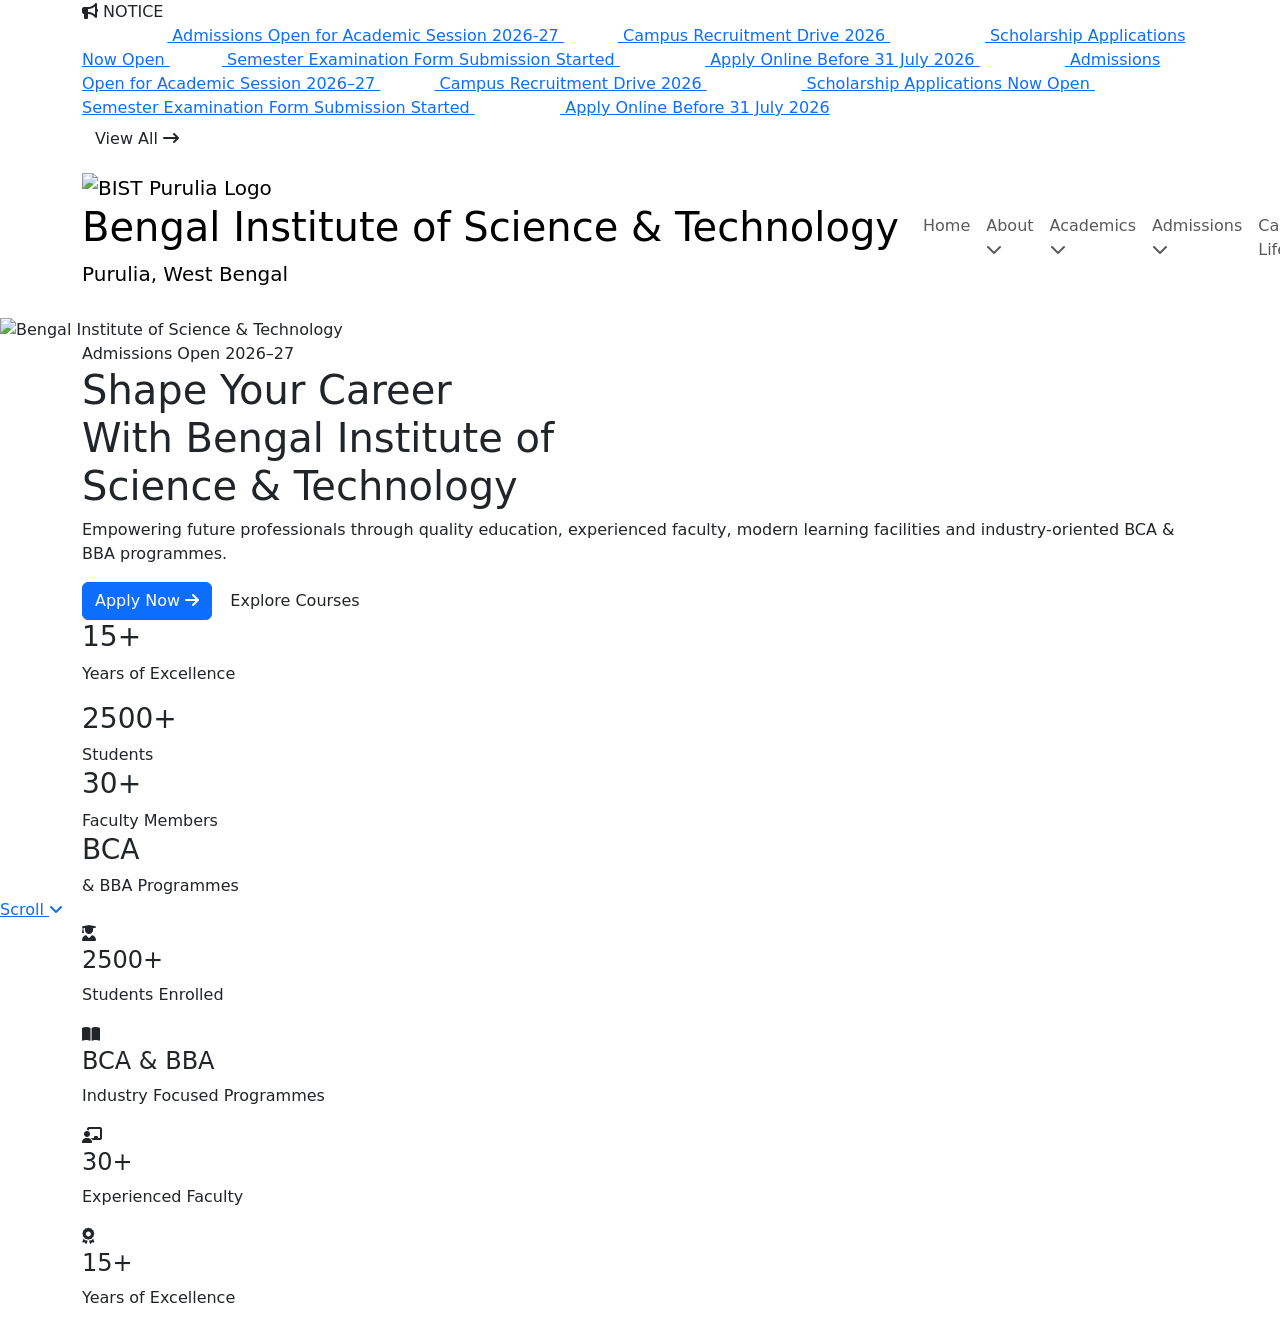
==== index.html @ b36089b5 "Updated the landing page" ====
<!DOCTYPE html>
<html lang="en">
<head>
    <meta charset="UTF-8">
    <meta name="viewport" content="width=device-width, initial-scale=1.0">
    
    <title>BIST Purulia</title>

    <!-- Bootstrap -->
    <link
    href="https://cdn.jsdelivr.net/npm/bootstrap@5.3.7/dist/css/bootstrap.min.css"
    rel="stylesheet">

    <!-- Google Fonts -->
    <link rel="preconnect" href="https://fonts.googleapis.com">
    <link rel="preconnect" href="https://fonts.gstatic.com" crossorigin>

    <link
    href="https://fonts.googleapis.com/css2?family=Inter:wght@400;500;600&family=Poppins:wght@400;500;600;700;800&display=swap"
    rel="stylesheet">

    <!-- Font Awesome -->
    <link
    rel="stylesheet"
    href="https://cdnjs.cloudflare.com/ajax/libs/font-awesome/6.7.2/css/all.min.css">

    <!--  CSS -->
    <link rel="stylesheet" href="assets/css/style.css">
</head>

<body>
    <!-- =====================
             HEADER
    ======================== -->
    <header>

            <!-- NOTICE BAR -->
        
        <section class="notice-bar">
            <div class="container">
                <div class="notice-bar-wrapper">
                    
                    <!-- Notice Label -->

                    <div class="notice-label">
                        <i class="fa-solid fa-bullhorn"></i>
                        <span>NOTICE</span>
                    </div>

                    <!-- LIVE IMPORTANT NOTICE TICKER -->
               
                    <div class="notice-wrapper">
                        <div class="notice-track">
                            
                            <!-- Original Notices -->            

                            <a href="#" class="notice-item">
                                <span class="badge badge-admission">Admission</span>
                                 Admissions Open for Academic Session 2026-27
                            </a>

                            <a href="#" class="notice-item">
                                <span class="badge badge-event">Event</span>
                                Campus Recruitment Drive 2026
                            </a>

                            <a href="#" class="notice-item">
                                <span class="badge badge-scholarship">Scholarship</span>
                                Scholarship Applications Now Open
                            </a>

                            <a href="#" class="notice-item">
                                <span class="badge badge-exam">Exam</span>
                                Semester Examination Form Submission Started
                            </a>

                            <a href="#" class="notice-item">
                                <span class="badge badge-admission">Admission</span>
                                Apply Online Before 31 July 2026
                            </a>

    
                            <!-- Duplicate Notices -->
       
                            <a href="#" class="notice-item" aria-hidden="true">
                                <span class="badge badge-admission">Admission</span>
                                Admissions Open for Academic Session 2026–27
                            </a>

                            <a href="#" class="notice-item" aria-hidden="true">
                                <span class="badge badge-event">Event</span>
                                Campus Recruitment Drive 2026
                            </a>

                            <a href="#" class="notice-item" aria-hidden="true">
                                <span class="badge badge-scholarship">Scholarship</span>
                                Scholarship Applications Now Open
                            </a>

                            <a href="#" class="notice-item" aria-hidden="true">
                                <span class="badge badge-exam">Exam</span>
                                Semester Examination Form Submission Started
                            </a>

                            <a href="#" class="notice-item" aria-hidden="true">
                                <span class="badge badge-admission">Admission</span>
                                Apply Online Before 31 July 2026
                            </a>
                        </div>
                    </div>

                    <!-- Notice Action -->
                    
                    <div class="notice-action">
                        <a href="notices.html" class="btn btn-notice">
                            View All
                            <i class="fa-solid fa-arrow-right-long"></i>
                        </a>
                    </div>
                </div>
            </div>
        </section>


        <!-- MAIN NAVIGATION -->
        
        <nav class="navbar navbar-expand-xl">
            <div class="container">

                <!-- College Logo -->
            
                <a class="navbar-brand" href="index.html">
                    <img
                        src="assets/images/bistlogo.png"
                        alt="BIST Purulia Logo"
                    class="logo">

                    <div class="logo-content">
                        <h1 class="college-name">
                            <span>Bengal Institute</span>
                            <span>of Science &amp; Technology</span>
                        </h1>
                        <p class="college-location">
                            Purulia, West Bengal
                        </p>
                    </div>
                </a>

                <!-- Mobile Toggle Button -->

                <button
                    class="navbar-toggler"
                    type="button"
                    data-bs-toggle="collapse"
                    data-bs-target="#mainNavbar"
                    aria-controls="mainNavbar"
                    aria-expanded="false"
                    aria-label="Toggle navigation">
                    <i class="fa-solid fa-bars"></i>
                </button>

                    <!-- Navigation Menu -->
               
                <div
                    class="collapse navbar-collapse"
                    id="mainNavbar">

                    <ul class="navbar-nav mx-auto">
                        
                        <!-- Home -->

                        <li class="nav-item">
                            <a class="nav-link current-page" href="index.html">
                                Home
                            </a>
                        </li>

                        <!-- About -->

                        <li class="nav-item dropdown">
                            <a href="#" class="nav-link">
                                About
                                <i class="fa-solid fa-chevron-down nav-arrow"></i>
                            </a>
                            <ul class="dropdown-menu">
                                <li>
                                    <a class="dropdown-item" href="about.html">
                                        About BIST
                                    </a>
                                </li>

                                <li>
                                    <a class="dropdown-item" href="leadership.html">
                                        Leadership & Vision
                                    </a>
                                </li>

                                <li>
                                    <a class="dropdown-item" href="vision.html">
                                        Vision & Mission
                                    </a>
                                </li>

                                <li>
                                    <a class="dropdown-item" href="infrastructure.html">
                                        Infrastructure
                                    </a>
                                </li>

                            </ul>

                        </li>

                        <!-- Academics -->

                        <li class="nav-item dropdown">
                            <a href="#" class="nav-link">
                                Academics
                                <i class="fa-solid fa-chevron-down nav-arrow"></i>
                            </a>
                    
                            <ul class="dropdown-menu">
                                <li>
                                    <a class="dropdown-item" href="bca.html">
                                        Bachelor of Computer Applications (BCA)
                                    </a>
                                </li>
                                
                                <li>
                                    <a class="dropdown-item" href="bba.html">
                                        Bachelor of Business Administration (BBA)
                                    </a>
                                </li>
                                
                                <li>
                                    <a class="dropdown-item" href="academic-calendar.html">
                                        Academic Calendar
                                    </a>
                                </li>

                                <li>
                                    <a class="dropdown-item" href="syllabus.html">
                                        Syllabus
                                    </a>
                                </li>
                            </ul>
                        </li>

                        <!-- Admissions -->

                        <li class="nav-item dropdown">
                            <a href="#" class="nav-link">
                                Admissions
                                <i class="fa-solid fa-chevron-down nav-arrow"></i>
                            </a>
                    
                            <ul class="dropdown-menu">
                                <li>
                                <a class="dropdown-item" href="admission-process.html">
                                    Admission Process
                                </a>
                                </li>

                                <li>
                                    <a class="dropdown-item" href="eligibility.html">
                                        Eligibility Criteria
                                    </a>
                                </li>

                                <li>
                                    <a class="dropdown-item" href="fee-structure.html">
                                        Fee Structure
                                    </a>
                                </li>

                                <li>
                                    <a class="dropdown-item" href="scholarship.html">
                                        Scholarships
                                    </a>
                                </li>

                                <li>
                                    <a class="dropdown-item" href="apply.html">
                                        Apply Online
                                    </a>
                                </li>

                            </ul>

                        </li>

                        <!-- Campus Life -->

                        <li class="nav-item dropdown">
                            <a
                                class="nav-link"
                                href="#">
                                Campus Life
                                <i class="fa-solid fa-chevron-down nav-arrow"></i>
                            </a>
                            <ul class="dropdown-menu">
                                <li>
                                    <a class="dropdown-item" href="events.html">
                                        Events
                                    </a>
                                </li>
                                
                                <li>
                                    <a class="dropdown-item" href="library.html">
                                        Library
                                    </a>
                                </li>

                                <li>
                                    <a class="dropdown-item" href="laboratory.html">
                                        Laboratories
                                    </a>
                                </li>

                                <li>
                                    <a class="dropdown-item" href="sports.html">
                                        Sports
                                    </a>
                                </li>
                            </ul>
                        </li>

                        <!-- Gallery -->

                        <li class="nav-item">
                            <a class="nav-link" href="gallery.html">
                                Gallery
                            </a>
                        </li>

                        <!-- Contact -->

                        <li class="nav-item">
                            <a class="nav-link" href="contact.html">
                                Contact
                            </a>
                        </li>

                    </ul>

                    <!-- ==========================
                        Apply Button
                    =========================== -->

                    <div class="navbar-action">
                        <a href="apply.html" class="btn btn-primary">
                            Apply Now
                            <i class="fa-solid fa-arrow-right"></i>
                        </a>
                    </div>
                </div>
            </div>
        </nav>
    
    </header>

    
    
    <!-- =====================
            MAIN
    ======================== -->
    
    <main>


        <!--==============================================================
            HERO SECTION
        ===============================================================-->

        <section class="hero">

            <!--==========================================================
                HERO BACKGROUND
            ===========================================================-->

            <div class="hero-image">

                <img
                    src="assets/images/coll2.jpg"
                    alt="Bengal Institute of Science & Technology">

            </div>

           

            <!--==========================================================
                HERO CONTENT
            ===========================================================-->

            <div class="container">

                <div class="hero-content">

                    <!-- Admission Badge -->

                    <span class="hero-badge">

                        Admissions Open 2026–27

                    </span>

                    <!-- Main Heading -->

                    <h1 class="hero-title">

                        Shape Your Career

                        <br>

                        With

                        <span>

                            Bengal Institute of

                            <br>

                            Science & Technology

                        </span>

                    </h1>

                    <!-- Description -->

                    <p class="hero-description">

                        Empowering future professionals through quality
                        education, experienced faculty, modern learning
                        facilities and industry-oriented BCA & BBA programmes.

                    </p>


                    <!-- Buttons -->

                    <div class="hero-buttons">

                        <a href="pages/admission.html"
                        class="btn btn-primary">

                            <span>Apply Now</span>

                            <i class="fa-solid fa-arrow-right"></i>

                        </a>

                        <a href="pages/course.html"
                        class="btn btn-outline">

                            <span>Explore Courses</span>

                        </a>

                    </div>


                    <!-- Statistics -->

                    <div class="hero-stats">

                        <div class="stat-item">

                            <h3>15+</h3>

                            <p>Years of Excellence</p>

                        </div>

                        <div class="stat-item">

                            <h3>2500+</h3>

                            <span>Students</span>

                        </div>

                        <div class="stat-item">

                            <h3>30+</h3>

                            <span>Faculty Members</span>

                        </div>

                        <div class="stat-item">

                            <h3>BCA</h3>

                            <span>&amp; BBA Programmes</span>

                        </div>

                    </div>

                </div>

            </div>

            <!--==========================================================
                SCROLL INDICATOR
            ===========================================================-->

            <div class="hero-scroll">

                <a href="#about">

                    Scroll

                    <i class="fa-solid fa-angle-down"></i>

                </a>

            </div>

        </section>

        <!--==============================================================
            HERO INFORMATION CARD
        ===============================================================-->

        <section class="hero-information">

            <div class="container">

                <div class="hero-information-card">

                    <div class="info-item">

                        <i class="fa-solid fa-user-graduate"></i>

                        <div>

                            <h4>2500+</h4>

                            <p>Students Enrolled</p>

                        </div>

                    </div>

                    <div class="info-item">

                        <i class="fa-solid fa-book-open"></i>

                        <div>

                            <h4>BCA & BBA</h4>

                            <p>Industry Focused Programmes</p>

                        </div>

                    </div>

                    <div class="info-item">

                        <i class="fa-solid fa-chalkboard-user"></i>

                        <div>

                            <h4>30+</h4>

                            <p>Experienced Faculty</p>

                        </div>

                    </div>

                    <div class="info-item">

                        <i class="fa-solid fa-award"></i>

                        <div>

                            <h4>15+</h4>

                            <p>Years of Excellence</p>

                        </div>

                    </div>

                </div>

            </div>

        </section>




    </main>















































































    <!-- Bootstrap JS -->

    <script src="https://cdn.jsdelivr.net/npm/bootstrap@5.3.7/dist/js/bootstrap.bundle.min.js"></script>

    <!--JS -->

    <script src="assets/js/main.js"></script>
    <script src="assets/js/notice.js"></script>
    <script src="assets/js/navbar.js"></script>
    <script src="assets/js/slider.js"></script>
    <script src="assets/js/counter.js"></script>
</body>
</html>






<!-- HTML <head> (Bootstrap, Google Fonts, Font Awesome, CSS imports, favicon, meta tags)
Complete <header> (Notice Bar + Top Bar + Navbar)
Hero Section
Quick Information Cards
About BIST
Why Choose BIST
Courses
Admissions
Campus Life
Placements
Statistics
Recruiters
Testimonials
Latest News
Gallery
Call to Action
Footer


Notice Bar
Top Information Bar
Navigation
Hero Banner
Quick Information Cards
About BIST
Why Choose BIST
Our Courses
Admission Process
Campus Life
Statistics
Upcoming Events
Faculty Highlights
Student Testimonials
Latest News & Notices
Gallery Preview
Call to Action
Footer -->
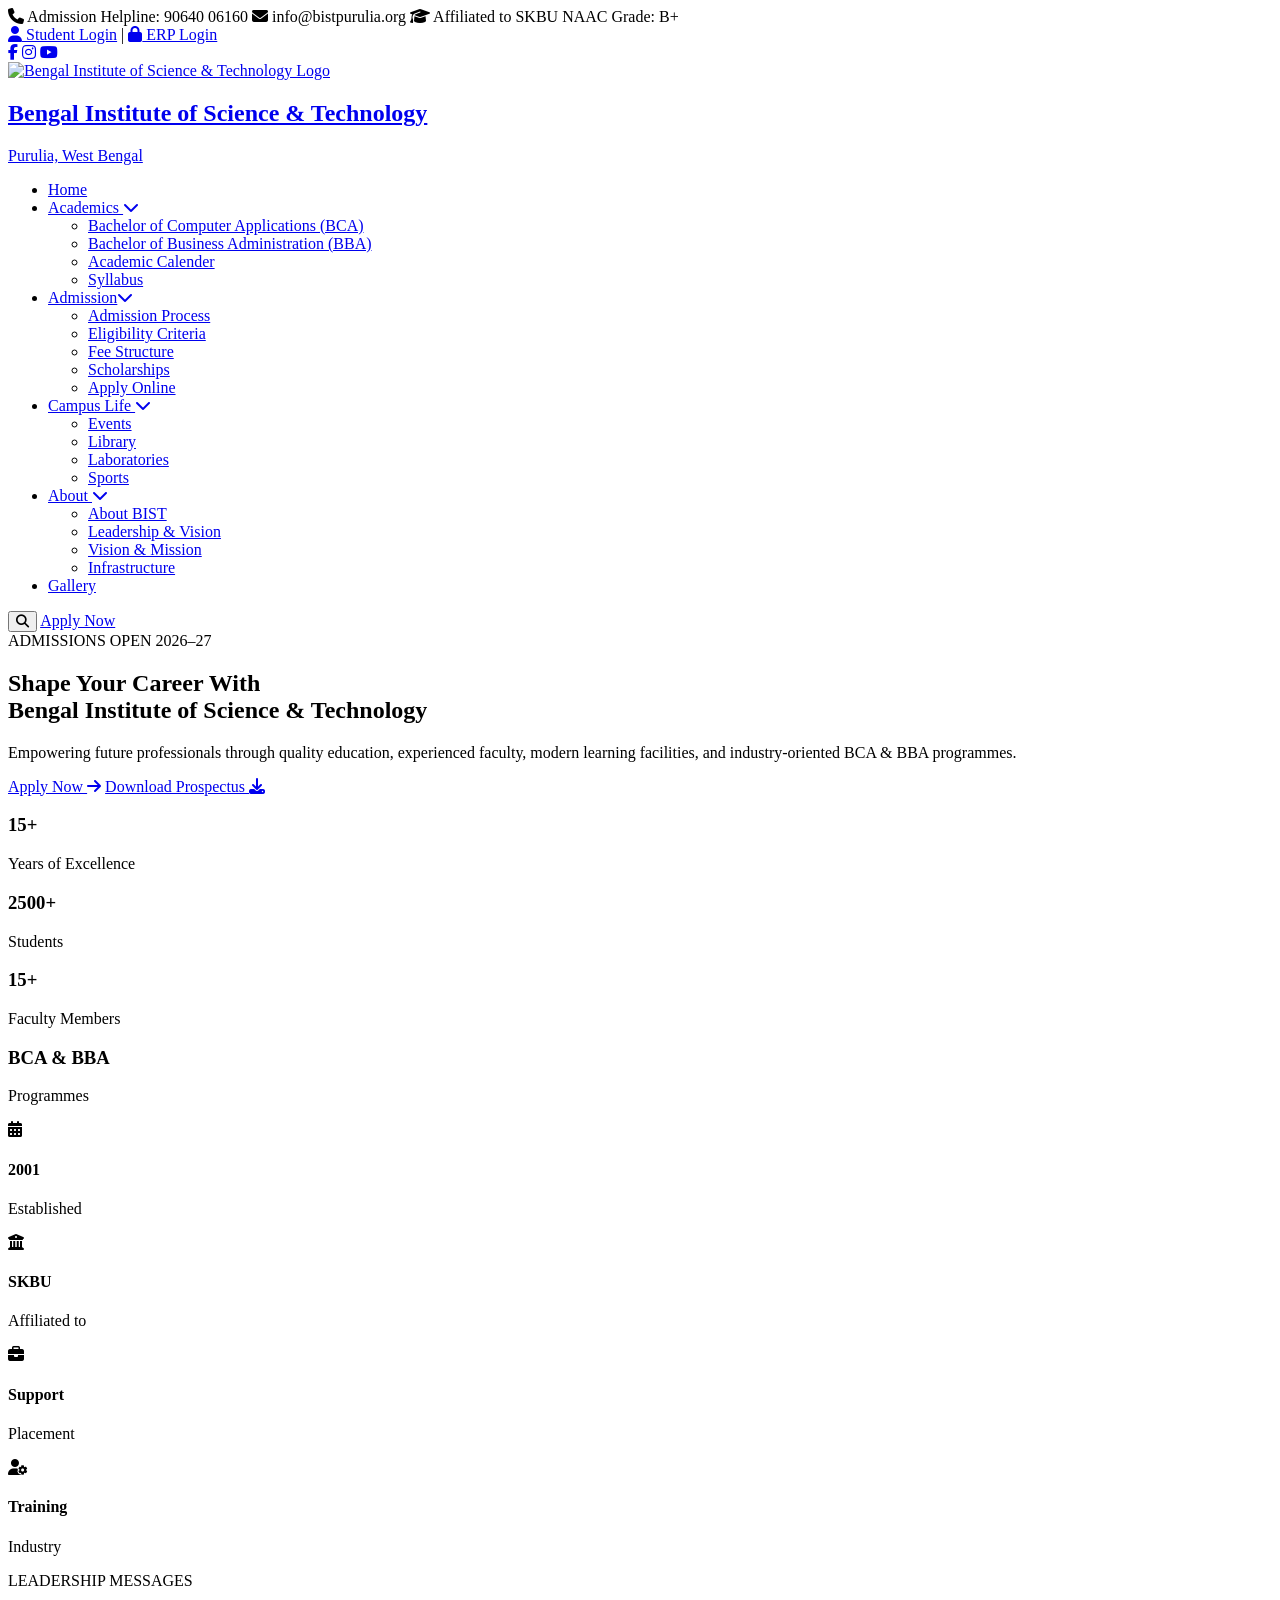
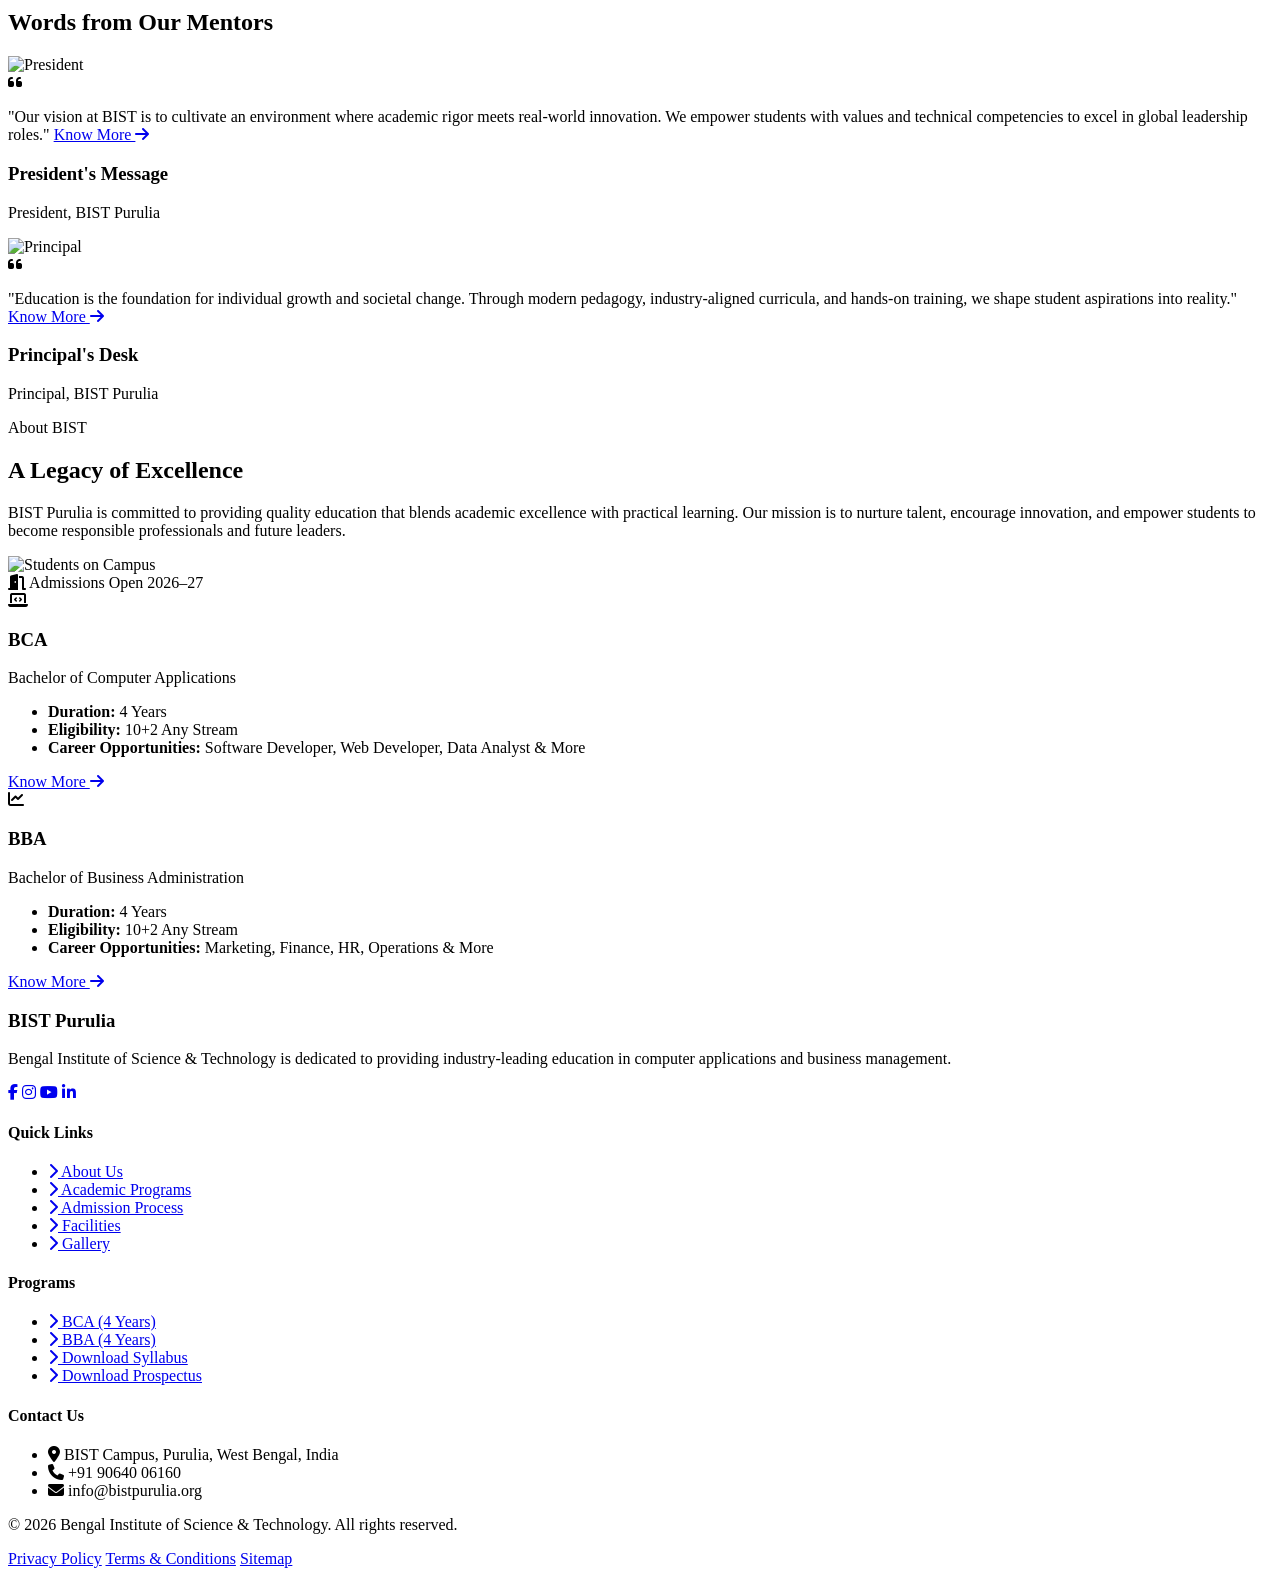
==== commit 6c05c2fa: "updated index.html file" ====
--- a/index.html
+++ b/index.html
@@ -1,733 +1,378 @@
 <!DOCTYPE html>
 <html lang="en">
 <head>
-    <meta charset="UTF-8">
-    <meta name="viewport" content="width=device-width, initial-scale=1.0">
+  <meta charset="UTF-8" />
+  <meta name="viewport" content="width=device-width, initial-scale=1.0" />
+  <title>BIST - Bengal Institute of Science & Technology, Purulia</title>
+  
+  <link rel="preconnect" href="https://fonts.googleapis.com">
+  <link rel="preconnect" href="https://fonts.gstatic.com" crossorigin>
+  <link href="https://fonts.googleapis.com/css2?family=Inter:wght@400;500;600;700;800&display=swap" rel="stylesheet">
+  <link rel="stylesheet" href="https://cdnjs.cloudflare.com/ajax/libs/font-awesome/6.4.0/css/all.min.css" />
+  
+  <link rel="stylesheet" href="style.css" />
+</head>
+<body>
+
+  <header class="top-bar">
+    <div class="container">
+      <div class="contact-info">
+        <span><i class="fa-solid fa-phone"></i> Admission Helpline: 90640 06160</span>
+        <span><i class="fa-solid fa-envelope"></i> info@bistpurulia.org</span>
+        <span><i class="fa-solid fa-graduation-cap"></i> Affiliated to SKBU</span>
+        <span class="naac-badge">NAAC Grade: B+</span>
+      </div>
+      <div class="top-links">
+        <a href="#"><i class="fa-solid fa-user"></i> Student Login</a>
+        <span>|</span>
+        <a href="#"><i class="fa-solid fa-lock"></i> ERP Login</a>
+        <div class="social-icons">
+          <a href="#" aria-label="Facebook"><i class="fa-brands fa-facebook-f"></i></a>
+          <a href="#" aria-label="Instagram"><i class="fa-brands fa-instagram"></i></a>
+          <a href="#" aria-label="YouTube"><i class="fa-brands fa-youtube"></i></a>
+        </div>
+      </div>
+    </div>
+  </header>
+
+  <nav class="navbar">
+    <div class="container">
+        <a href="#" class="navbar-brand">
+            <img src="images/bistlogo.png" alt="Bengal Institute of Science & Technology Logo" class="logo-img">
+            <div class="logo-text">
+                <h2>Bengal Institute of Science & Technology</h2>
+                <p>Purulia, West Bengal</p>
+            </div>
+        </a>
+
+      <ul class="nav-links">
+        <li><a href="#" class="active">Home</a></li>
+
+        <li class="dropdown">
+            <a href="#">Academics <i class="fa-solid fa-chevron-down text-xs"></i></a>
+            <ul class="dropdown-menu">
+                <li><a href="#">Bachelor of Computer Applications (BCA)</a></li>
+                <li><a href="#">Bachelor of Business Administration (BBA)</a></li>
+                <li><a href="#">Academic Calender</a></li>
+                <li><a href="#">Syllabus</a></li>
+            </ul>
+        </li>
+        
+        <li class="dropdown">
+            <a href="#">Admission<i class="fa-solid fa-chevron-down text-xs"></i></a>
+            <ul class="dropdown-menu">
+                <li><a href="#">Admission Process</a></li>
+                <li><a href="#">Eligibility Criteria</a></li>
+                <li><a href="#">Fee Structure</a></li>
+                <li><a href="#">Scholarships</a></li>
+                <li><a href="#">Apply Online</a></li>
+            </ul>
+        </li>
+
+
+        <li class="dropdown">
+            <a href="#">Campus Life <i class="fa-solid fa-chevron-down text-xs"></i></a>
+            <ul class="dropdown-menu">
+                <li><a href="#">Events</a></li>
+                <li><a href="#">Library</a></li>
+                <li><a href="#">Laboratories</a></li>
+                <li><a href="#">Sports</a></li>
+            </ul>
+        </li>
+
+        <li class="dropdown">
+            <a href="#">About <i class="fa-solid fa-chevron-down text-xs"></i></a>
+            <ul class="dropdown-menu">
+                <li><a href="#">About BIST</a></li>
+                <li><a href="#">Leadership & Vision</a></li>
+                <li><a href="#">Vision & Mission</a></li>
+                <li><a href="#">Infrastructure</a></li>
+            </ul>
+        </li>
+        <li><a href="#">Gallery</a></li>
     
-    <title>BIST Purulia</title>
-
-    <!-- Bootstrap -->
-    <link
-    href="https://cdn.jsdelivr.net/npm/bootstrap@5.3.7/dist/css/bootstrap.min.css"
-    rel="stylesheet">
-
-    <!-- Google Fonts -->
-    <link rel="preconnect" href="https://fonts.googleapis.com">
-    <link rel="preconnect" href="https://fonts.gstatic.com" crossorigin>
-
-    <link
-    href="https://fonts.googleapis.com/css2?family=Inter:wght@400;500;600&family=Poppins:wght@400;500;600;700;800&display=swap"
-    rel="stylesheet">
-
-    <!-- Font Awesome -->
-    <link
-    rel="stylesheet"
-    href="https://cdnjs.cloudflare.com/ajax/libs/font-awesome/6.7.2/css/all.min.css">
-
-    <!--  CSS -->
-    <link rel="stylesheet" href="assets/css/style.css">
-</head>
-
-<body>
-    <!-- =====================
-             HEADER
-    ======================== -->
-    <header>
-
-            <!-- NOTICE BAR -->
-        
-        <section class="notice-bar">
-            <div class="container">
-                <div class="notice-bar-wrapper">
-                    
-                    <!-- Notice Label -->
-
-                    <div class="notice-label">
-                        <i class="fa-solid fa-bullhorn"></i>
-                        <span>NOTICE</span>
-                    </div>
-
-                    <!-- LIVE IMPORTANT NOTICE TICKER -->
-               
-                    <div class="notice-wrapper">
-                        <div class="notice-track">
-                            
-                            <!-- Original Notices -->            
-
-                            <a href="#" class="notice-item">
-                                <span class="badge badge-admission">Admission</span>
-                                 Admissions Open for Academic Session 2026-27
-                            </a>
-
-                            <a href="#" class="notice-item">
-                                <span class="badge badge-event">Event</span>
-                                Campus Recruitment Drive 2026
-                            </a>
-
-                            <a href="#" class="notice-item">
-                                <span class="badge badge-scholarship">Scholarship</span>
-                                Scholarship Applications Now Open
-                            </a>
-
-                            <a href="#" class="notice-item">
-                                <span class="badge badge-exam">Exam</span>
-                                Semester Examination Form Submission Started
-                            </a>
-
-                            <a href="#" class="notice-item">
-                                <span class="badge badge-admission">Admission</span>
-                                Apply Online Before 31 July 2026
-                            </a>
-
-    
-                            <!-- Duplicate Notices -->
-       
-                            <a href="#" class="notice-item" aria-hidden="true">
-                                <span class="badge badge-admission">Admission</span>
-                                Admissions Open for Academic Session 2026–27
-                            </a>
-
-                            <a href="#" class="notice-item" aria-hidden="true">
-                                <span class="badge badge-event">Event</span>
-                                Campus Recruitment Drive 2026
-                            </a>
-
-                            <a href="#" class="notice-item" aria-hidden="true">
-                                <span class="badge badge-scholarship">Scholarship</span>
-                                Scholarship Applications Now Open
-                            </a>
-
-                            <a href="#" class="notice-item" aria-hidden="true">
-                                <span class="badge badge-exam">Exam</span>
-                                Semester Examination Form Submission Started
-                            </a>
-
-                            <a href="#" class="notice-item" aria-hidden="true">
-                                <span class="badge badge-admission">Admission</span>
-                                Apply Online Before 31 July 2026
-                            </a>
-                        </div>
-                    </div>
-
-                    <!-- Notice Action -->
-                    
-                    <div class="notice-action">
-                        <a href="notices.html" class="btn btn-notice">
-                            View All
-                            <i class="fa-solid fa-arrow-right-long"></i>
-                        </a>
-                    </div>
+      </ul>
+
+      <div class="nav-actions">
+        <button class="search-btn" aria-label="Search site"><i class="fa-solid fa-magnifying-glass"></i></button>
+        <a href="#" class="btn-cta">Apply Now</a>
+      </div>
+    </div>
+  </nav>
+
+    <section class="hero">
+    <div class="container">
+        <div class="hero-content">
+        <span class="admission-badge">ADMISSIONS OPEN 2026–27</span>
+        <h2 class="hero-title">
+            Shape Your Career With <br>
+            <span>Bengal Institute of Science & Technology</span>
+        </h2>
+        <p class="hero-description">
+            Empowering future professionals through quality education, experienced faculty, modern learning facilities, and industry-oriented BCA & BBA programmes.
+        </p>
+        <div class="hero-buttons">
+            <a href="#" class="btn-primary">Apply Now <i class="fa-solid fa-arrow-right"></i></a>
+            <a href="#" class="btn-outline">Download Prospectus <i class="fa-solid fa-download"></i></a>
+        </div>
+        </div>
+
+        <div class="hero-stats">
+            <div class="stat-item">
+                <h3>15+</h3>
+                <p>Years of Excellence</p>
+            </div>
+            <div class="stat-item">
+                <h3>2500+</h3>
+                <p>Students</p>
+            </div>
+            <div class="stat-item">
+                <h3>15+</h3>
+                <p>Faculty Members</p>
+            </div>
+            <div class="stat-item">
+                <h3>BCA & BBA</h3>
+                <p>Programmes</p>
+            </div>
+            </div>
+    </div>
+    </section>
+
+    <div class="stats-bar">
+    <div class="stats-card">
+        
+        <div class="stat-item">
+        <div class="stat-icon"><i class="fa-solid fa-calendar-days"></i></div>
+        <div class="stat-text">
+            <h4>2001</h4>
+            <p>Established</p>
+        </div>
+        </div>
+
+        <div class="stat-item">
+        <div class="stat-icon"><i class="fa-solid fa-building-columns"></i></div>
+        <div class="stat-text">
+            <h4>SKBU</h4>
+            <p>Affiliated to</p>
+        </div>
+        </div>
+
+        <div class="stat-item">
+        <div class="stat-icon"><i class="fa-solid fa-briefcase"></i></div>
+        <div class="stat-text">
+            <h4>Support</h4>
+            <p>Placement</p>
+        </div>
+        </div>
+
+        <div class="stat-item">
+        <div class="stat-icon"><i class="fa-solid fa-user-gear"></i></div>
+        <div class="stat-text">
+            <h4>Training</h4>
+            <p>Industry</p>
+        </div>
+        </div>
+
+    </div>
+    </div>
+
+    <!-- Messages Section: President & Principal -->
+    <section class="leadership-section">
+    <div class="container">
+        <div class="section-header">
+        <span class="section-tag">LEADERSHIP MESSAGES</span>
+        <h2 class="section-heading">Words from Our Mentors</h2>
+        </div>
+
+        <div class="leadership-grid">
+        
+        <!-- President Card -->
+        <div class="leadership-card">
+            <div class="leader-image-wrapper">
+            <img src="https://images.unsplash.com/photo-1560250097-0b93528c311a?auto=format&fit=crop&w=600&q=80" alt="President" class="leader-img">
+            <div class="quote-badge"><i class="fa-solid fa-quote-left"></i></div>
+            </div>
+            <div class="leader-content">
+            <p class="leader-quote">
+                "Our vision at BIST is to cultivate an environment where academic rigor meets real-world innovation. We empower students with values and technical competencies to excel in global leadership roles."
+                <a href="#" class="know-more-btn">
+                    Know More <i class="fa-solid fa-arrow-right"></i>
+                </a>
+            </p>
+            <div class="leader-details">
+                <h3 class="leader-name">President's Message</h3>
+                <p class="leader-title">President, BIST Purulia</p>
+            </div>
+            </div>
+        </div>
+
+        <!-- Principal Card -->
+        <div class="leadership-card">
+            <div class="leader-image-wrapper">
+            <img src="https://images.unsplash.com/photo-1573496359142-b8d87734a5a2?auto=format&fit=crop&w=600&q=80" alt="Principal" class="leader-img">
+            <div class="quote-badge"><i class="fa-solid fa-quote-left"></i></div>
+            </div>
+            <div class="leader-content">
+            <p class="leader-quote">
+                "Education is the foundation for individual growth and societal change. Through modern pedagogy, industry-aligned curricula, and hands-on training, we shape student aspirations into reality."
+                <a href="#" class="know-more-btn">
+                    Know More <i class="fa-solid fa-arrow-right"></i>
+                </a>
+            </p>
+            <div class="leader-details">
+                <h3 class="leader-name">Principal's Desk</h3>
+                <p class="leader-title">Principal, BIST Purulia</p>
+            </div>
+            </div>
+        </div>
+
+        </div>
+    </div>
+    </section>
+
+    <section class="programs-section">
+    <div class="container">
+        <div class="programs-grid">
+        
+        <div class="about-column">
+            <span class="section-tag">About BIST</span>
+            <h2 class="section-heading">A Legacy of Excellence</h2>
+            <p class="about-text">
+            BIST Purulia is committed to providing quality education that blends academic excellence with practical learning. Our mission is to nurture talent, encourage innovation, and empower students to become responsible professionals and future leaders.
+            </p>
+            <div class="about-preview-card">
+            <img src="https://images.unsplash.com/photo-1523240795612-9a054b0db644?auto=format&fit=crop&w=800&q=80" alt="Students on Campus">
+            <div class="badge-overlay">
+                <i class="fa-solid fa-door-open"></i> Admissions Open 2026–27
+            </div>
+            </div>
+        </div>
+
+        <div class="cards-container">
+            
+            <div class="program-card">
+            <div>
+                <div class="card-icon bca-icon">
+                <i class="fa-solid fa-laptop-code"></i>
                 </div>
-            </div>
-        </section>
-
-
-        <!-- MAIN NAVIGATION -->
-        
-        <nav class="navbar navbar-expand-xl">
-            <div class="container">
-
-                <!-- College Logo -->
-            
-                <a class="navbar-brand" href="index.html">
-                    <img
-                        src="assets/images/bistlogo.png"
-                        alt="BIST Purulia Logo"
-                    class="logo">
-
-                    <div class="logo-content">
-                        <h1 class="college-name">
-                            <span>Bengal Institute</span>
-                            <span>of Science &amp; Technology</span>
-                        </h1>
-                        <p class="college-location">
-                            Purulia, West Bengal
-                        </p>
-                    </div>
-                </a>
-
-                <!-- Mobile Toggle Button -->
-
-                <button
-                    class="navbar-toggler"
-                    type="button"
-                    data-bs-toggle="collapse"
-                    data-bs-target="#mainNavbar"
-                    aria-controls="mainNavbar"
-                    aria-expanded="false"
-                    aria-label="Toggle navigation">
-                    <i class="fa-solid fa-bars"></i>
-                </button>
-
-                    <!-- Navigation Menu -->
-               
-                <div
-                    class="collapse navbar-collapse"
-                    id="mainNavbar">
-
-                    <ul class="navbar-nav mx-auto">
-                        
-                        <!-- Home -->
-
-                        <li class="nav-item">
-                            <a class="nav-link current-page" href="index.html">
-                                Home
-                            </a>
-                        </li>
-
-                        <!-- About -->
-
-                        <li class="nav-item dropdown">
-                            <a href="#" class="nav-link">
-                                About
-                                <i class="fa-solid fa-chevron-down nav-arrow"></i>
-                            </a>
-                            <ul class="dropdown-menu">
-                                <li>
-                                    <a class="dropdown-item" href="about.html">
-                                        About BIST
-                                    </a>
-                                </li>
-
-                                <li>
-                                    <a class="dropdown-item" href="leadership.html">
-                                        Leadership & Vision
-                                    </a>
-                                </li>
-
-                                <li>
-                                    <a class="dropdown-item" href="vision.html">
-                                        Vision & Mission
-                                    </a>
-                                </li>
-
-                                <li>
-                                    <a class="dropdown-item" href="infrastructure.html">
-                                        Infrastructure
-                                    </a>
-                                </li>
-
-                            </ul>
-
-                        </li>
-
-                        <!-- Academics -->
-
-                        <li class="nav-item dropdown">
-                            <a href="#" class="nav-link">
-                                Academics
-                                <i class="fa-solid fa-chevron-down nav-arrow"></i>
-                            </a>
-                    
-                            <ul class="dropdown-menu">
-                                <li>
-                                    <a class="dropdown-item" href="bca.html">
-                                        Bachelor of Computer Applications (BCA)
-                                    </a>
-                                </li>
-                                
-                                <li>
-                                    <a class="dropdown-item" href="bba.html">
-                                        Bachelor of Business Administration (BBA)
-                                    </a>
-                                </li>
-                                
-                                <li>
-                                    <a class="dropdown-item" href="academic-calendar.html">
-                                        Academic Calendar
-                                    </a>
-                                </li>
-
-                                <li>
-                                    <a class="dropdown-item" href="syllabus.html">
-                                        Syllabus
-                                    </a>
-                                </li>
-                            </ul>
-                        </li>
-
-                        <!-- Admissions -->
-
-                        <li class="nav-item dropdown">
-                            <a href="#" class="nav-link">
-                                Admissions
-                                <i class="fa-solid fa-chevron-down nav-arrow"></i>
-                            </a>
-                    
-                            <ul class="dropdown-menu">
-                                <li>
-                                <a class="dropdown-item" href="admission-process.html">
-                                    Admission Process
-                                </a>
-                                </li>
-
-                                <li>
-                                    <a class="dropdown-item" href="eligibility.html">
-                                        Eligibility Criteria
-                                    </a>
-                                </li>
-
-                                <li>
-                                    <a class="dropdown-item" href="fee-structure.html">
-                                        Fee Structure
-                                    </a>
-                                </li>
-
-                                <li>
-                                    <a class="dropdown-item" href="scholarship.html">
-                                        Scholarships
-                                    </a>
-                                </li>
-
-                                <li>
-                                    <a class="dropdown-item" href="apply.html">
-                                        Apply Online
-                                    </a>
-                                </li>
-
-                            </ul>
-
-                        </li>
-
-                        <!-- Campus Life -->
-
-                        <li class="nav-item dropdown">
-                            <a
-                                class="nav-link"
-                                href="#">
-                                Campus Life
-                                <i class="fa-solid fa-chevron-down nav-arrow"></i>
-                            </a>
-                            <ul class="dropdown-menu">
-                                <li>
-                                    <a class="dropdown-item" href="events.html">
-                                        Events
-                                    </a>
-                                </li>
-                                
-                                <li>
-                                    <a class="dropdown-item" href="library.html">
-                                        Library
-                                    </a>
-                                </li>
-
-                                <li>
-                                    <a class="dropdown-item" href="laboratory.html">
-                                        Laboratories
-                                    </a>
-                                </li>
-
-                                <li>
-                                    <a class="dropdown-item" href="sports.html">
-                                        Sports
-                                    </a>
-                                </li>
-                            </ul>
-                        </li>
-
-                        <!-- Gallery -->
-
-                        <li class="nav-item">
-                            <a class="nav-link" href="gallery.html">
-                                Gallery
-                            </a>
-                        </li>
-
-                        <!-- Contact -->
-
-                        <li class="nav-item">
-                            <a class="nav-link" href="contact.html">
-                                Contact
-                            </a>
-                        </li>
-
-                    </ul>
-
-                    <!-- ==========================
-                        Apply Button
-                    =========================== -->
-
-                    <div class="navbar-action">
-                        <a href="apply.html" class="btn btn-primary">
-                            Apply Now
-                            <i class="fa-solid fa-arrow-right"></i>
-                        </a>
-                    </div>
+                <h3>BCA</h3>
+                <p class="degree-title">Bachelor of Computer Applications</p>
+
+                <ul class="specs-list">
+                <li><strong>Duration:</strong> 4 Years</li>
+                <li><strong>Eligibility:</strong> 10+2 Any Stream</li>
+                <li><strong>Career Opportunities:</strong> Software Developer, Web Developer, Data Analyst & More</li>
+                </ul>
+            </div>
+
+            <a href="#" class="know-more-btn">
+                Know More <i class="fa-solid fa-arrow-right"></i>
+            </a>
+            </div>
+
+            <div class="program-card">
+            <div>
+                <div class="card-icon bba-icon">
+                <i class="fa-solid fa-chart-line"></i>
                 </div>
-            </div>
-        </nav>
-    
-    </header>
-
-    
-    
-    <!-- =====================
-            MAIN
-    ======================== -->
-    
-    <main>
-
-
-        <!--==============================================================
-            HERO SECTION
-        ===============================================================-->
-
-        <section class="hero">
-
-            <!--==========================================================
-                HERO BACKGROUND
-            ===========================================================-->
-
-            <div class="hero-image">
-
-                <img
-                    src="assets/images/coll2.jpg"
-                    alt="Bengal Institute of Science & Technology">
-
-            </div>
-
-           
-
-            <!--==========================================================
-                HERO CONTENT
-            ===========================================================-->
-
-            <div class="container">
-
-                <div class="hero-content">
-
-                    <!-- Admission Badge -->
-
-                    <span class="hero-badge">
-
-                        Admissions Open 2026–27
-
-                    </span>
-
-                    <!-- Main Heading -->
-
-                    <h1 class="hero-title">
-
-                        Shape Your Career
-
-                        <br>
-
-                        With
-
-                        <span>
-
-                            Bengal Institute of
-
-                            <br>
-
-                            Science & Technology
-
-                        </span>
-
-                    </h1>
-
-                    <!-- Description -->
-
-                    <p class="hero-description">
-
-                        Empowering future professionals through quality
-                        education, experienced faculty, modern learning
-                        facilities and industry-oriented BCA & BBA programmes.
-
-                    </p>
-
-
-                    <!-- Buttons -->
-
-                    <div class="hero-buttons">
-
-                        <a href="pages/admission.html"
-                        class="btn btn-primary">
-
-                            <span>Apply Now</span>
-
-                            <i class="fa-solid fa-arrow-right"></i>
-
-                        </a>
-
-                        <a href="pages/course.html"
-                        class="btn btn-outline">
-
-                            <span>Explore Courses</span>
-
-                        </a>
-
-                    </div>
-
-
-                    <!-- Statistics -->
-
-                    <div class="hero-stats">
-
-                        <div class="stat-item">
-
-                            <h3>15+</h3>
-
-                            <p>Years of Excellence</p>
-
-                        </div>
-
-                        <div class="stat-item">
-
-                            <h3>2500+</h3>
-
-                            <span>Students</span>
-
-                        </div>
-
-                        <div class="stat-item">
-
-                            <h3>30+</h3>
-
-                            <span>Faculty Members</span>
-
-                        </div>
-
-                        <div class="stat-item">
-
-                            <h3>BCA</h3>
-
-                            <span>&amp; BBA Programmes</span>
-
-                        </div>
-
-                    </div>
-
-                </div>
-
-            </div>
-
-            <!--==========================================================
-                SCROLL INDICATOR
-            ===========================================================-->
-
-            <div class="hero-scroll">
-
-                <a href="#about">
-
-                    Scroll
-
-                    <i class="fa-solid fa-angle-down"></i>
-
-                </a>
-
-            </div>
-
-        </section>
-
-        <!--==============================================================
-            HERO INFORMATION CARD
-        ===============================================================-->
-
-        <section class="hero-information">
-
-            <div class="container">
-
-                <div class="hero-information-card">
-
-                    <div class="info-item">
-
-                        <i class="fa-solid fa-user-graduate"></i>
-
-                        <div>
-
-                            <h4>2500+</h4>
-
-                            <p>Students Enrolled</p>
-
-                        </div>
-
-                    </div>
-
-                    <div class="info-item">
-
-                        <i class="fa-solid fa-book-open"></i>
-
-                        <div>
-
-                            <h4>BCA & BBA</h4>
-
-                            <p>Industry Focused Programmes</p>
-
-                        </div>
-
-                    </div>
-
-                    <div class="info-item">
-
-                        <i class="fa-solid fa-chalkboard-user"></i>
-
-                        <div>
-
-                            <h4>30+</h4>
-
-                            <p>Experienced Faculty</p>
-
-                        </div>
-
-                    </div>
-
-                    <div class="info-item">
-
-                        <i class="fa-solid fa-award"></i>
-
-                        <div>
-
-                            <h4>15+</h4>
-
-                            <p>Years of Excellence</p>
-
-                        </div>
-
-                    </div>
-
-                </div>
-
-            </div>
-
-        </section>
-
-
-
-
-    </main>
-
-
-
-
-
-
-
-
-
-
-
-
-
-
-
-
-
-
-
-
-
-
-
-
-
-
-
-
-
-
-
-
-
-
-
-
-
-
-
-
-
-
-
-
-
-
-
-
-
-
-
-
-
-
-
-
-
-
-
-
-
-
-
-
-
-
-
-
-
-
-
-
-
-
-
-
-
-
-
-    <!-- Bootstrap JS -->
-
-    <script src="https://cdn.jsdelivr.net/npm/bootstrap@5.3.7/dist/js/bootstrap.bundle.min.js"></script>
-
-    <!--JS -->
-
-    <script src="assets/js/main.js"></script>
-    <script src="assets/js/notice.js"></script>
-    <script src="assets/js/navbar.js"></script>
-    <script src="assets/js/slider.js"></script>
-    <script src="assets/js/counter.js"></script>
+                <h3>BBA</h3>
+                <p class="degree-title">Bachelor of Business Administration</p>
+
+                <ul class="specs-list">
+                <li><strong>Duration:</strong> 4 Years</li>
+                <li><strong>Eligibility:</strong> 10+2 Any Stream</li>
+                <li><strong>Career Opportunities:</strong> Marketing, Finance, HR, Operations & More</li>
+                </ul>
+            </div>
+
+            <a href="#" class="know-more-btn">
+                Know More <i class="fa-solid fa-arrow-right"></i>
+            </a>
+            </div>
+
+        </div>
+
+        </div>
+    </div>
+    </section>
+
+
+    <!-- Site Footer -->
+    <footer class="site-footer">
+    <div class="container">
+        <div class="footer-grid">
+        
+        <!-- Column 1: About Institution -->
+        <div class="footer-about">
+            <h3>BIST Purulia</h3>
+            <p>
+            Bengal Institute of Science & Technology is dedicated to providing industry-leading education in computer applications and business management.
+            </p>
+            <div class="footer-social">
+            <a href="#" aria-label="Facebook"><i class="fa-brands fa-facebook-f"></i></a>
+            <a href="#" aria-label="Instagram"><i class="fa-brands fa-instagram"></i></a>
+            <a href="#" aria-label="YouTube"><i class="fa-brands fa-youtube"></i></a>
+            <a href="#" aria-label="LinkedIn"><i class="fa-brands fa-linkedin-in"></i></a>
+            </div>
+        </div>
+
+        <!-- Column 2: Quick Links -->
+        <div class="footer-column">
+            <h4>Quick Links</h4>
+            <ul class="footer-links">
+            <li><a href="#"><i class="fa-solid fa-chevron-right text-xs"></i> About Us</a></li>
+            <li><a href="#"><i class="fa-solid fa-chevron-right text-xs"></i> Academic Programs</a></li>
+            <li><a href="#"><i class="fa-solid fa-chevron-right text-xs"></i> Admission Process</a></li>
+            <li><a href="#"><i class="fa-solid fa-chevron-right text-xs"></i> Facilities</a></li>
+            <li><a href="#"><i class="fa-solid fa-chevron-right text-xs"></i> Gallery</a></li>
+            </ul>
+        </div>
+
+        <!-- Column 3: Academic Programs -->
+        <div class="footer-column">
+            <h4>Programs</h4>
+            <ul class="footer-links">
+            <li><a href="#"><i class="fa-solid fa-chevron-right text-xs"></i> BCA (4 Years)</a></li>
+            <li><a href="#"><i class="fa-solid fa-chevron-right text-xs"></i> BBA (4 Years)</a></li>
+            <li><a href="#"><i class="fa-solid fa-chevron-right text-xs"></i> Download Syllabus</a></li>
+            <li><a href="#"><i class="fa-solid fa-chevron-right text-xs"></i> Download Prospectus</a></li>
+            </ul>
+        </div>
+
+        <!-- Column 4: Contact Info -->
+        <div class="footer-column">
+            <h4>Contact Us</h4>
+            <ul class="footer-contact">
+            <li>
+                <i class="fa-solid fa-location-dot"></i>
+                <span>BIST Campus, Purulia, West Bengal, India</span>
+            </li>
+            <li>
+                <i class="fa-solid fa-phone"></i>
+                <span>+91 90640 06160</span>
+            </li>
+            <li>
+                <i class="fa-solid fa-envelope"></i>
+                <span>info@bistpurulia.org</span>
+            </li>
+            </ul>
+        </div>
+
+        </div>
+    </div>
+
+    <!-- Bottom Copyright Bar -->
+    <div class="footer-bottom">
+        <div class="container">
+        <p>&copy; 2026 Bengal Institute of Science & Technology. All rights reserved.</p>
+        <div class="footer-bottom-links">
+            <a href="#">Privacy Policy</a>
+            <a href="#">Terms & Conditions</a>
+            <a href="#">Sitemap</a>
+        </div>
+        </div>
+    </div>
+    </footer>
+
 </body>
-</html>
-
-
-
-
-
-
-<!-- HTML <head> (Bootstrap, Google Fonts, Font Awesome, CSS imports, favicon, meta tags)
-Complete <header> (Notice Bar + Top Bar + Navbar)
-Hero Section
-Quick Information Cards
-About BIST
-Why Choose BIST
-Courses
-Admissions
-Campus Life
-Placements
-Statistics
-Recruiters
-Testimonials
-Latest News
-Gallery
-Call to Action
-Footer
-
-
-Notice Bar
-Top Information Bar
-Navigation
-Hero Banner
-Quick Information Cards
-About BIST
-Why Choose BIST
-Our Courses
-Admission Process
-Campus Life
-Statistics
-Upcoming Events
-Faculty Highlights
-Student Testimonials
-Latest News & Notices
-Gallery Preview
-Call to Action
-Footer -->+</html>
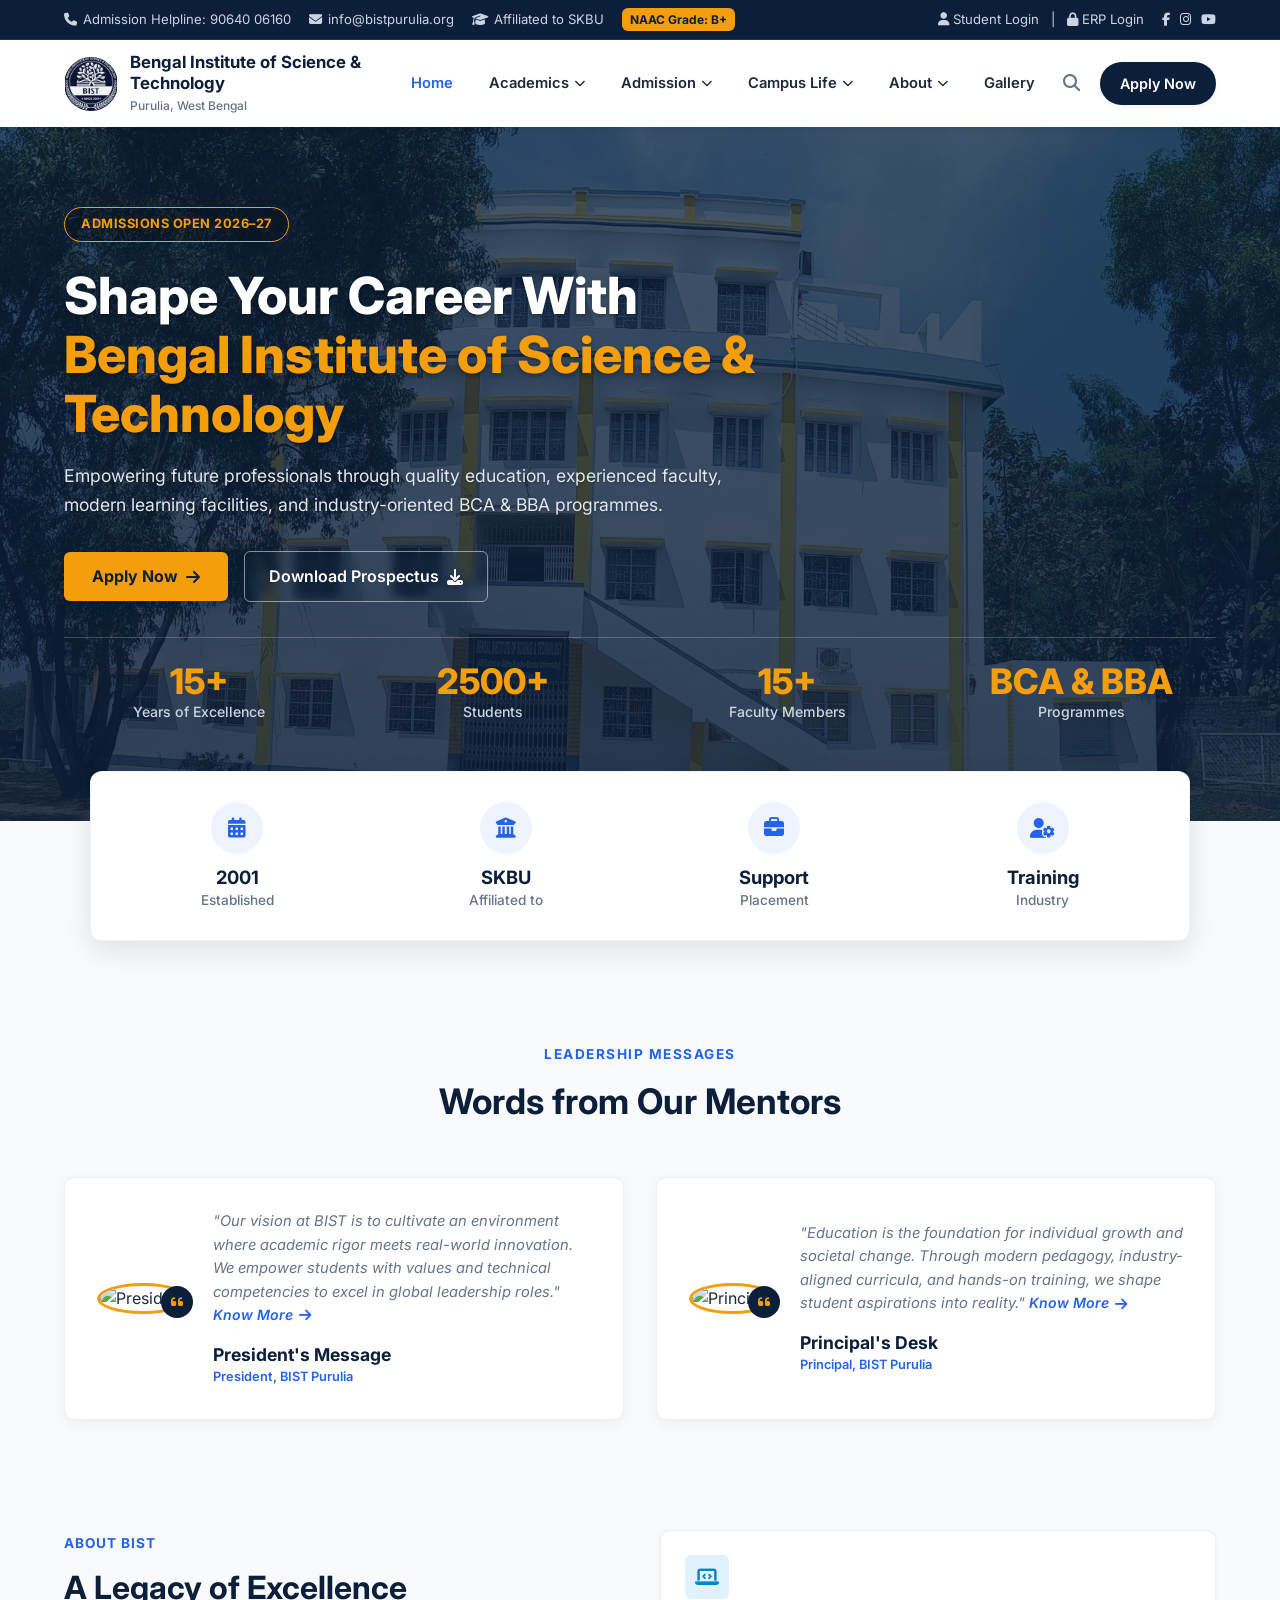
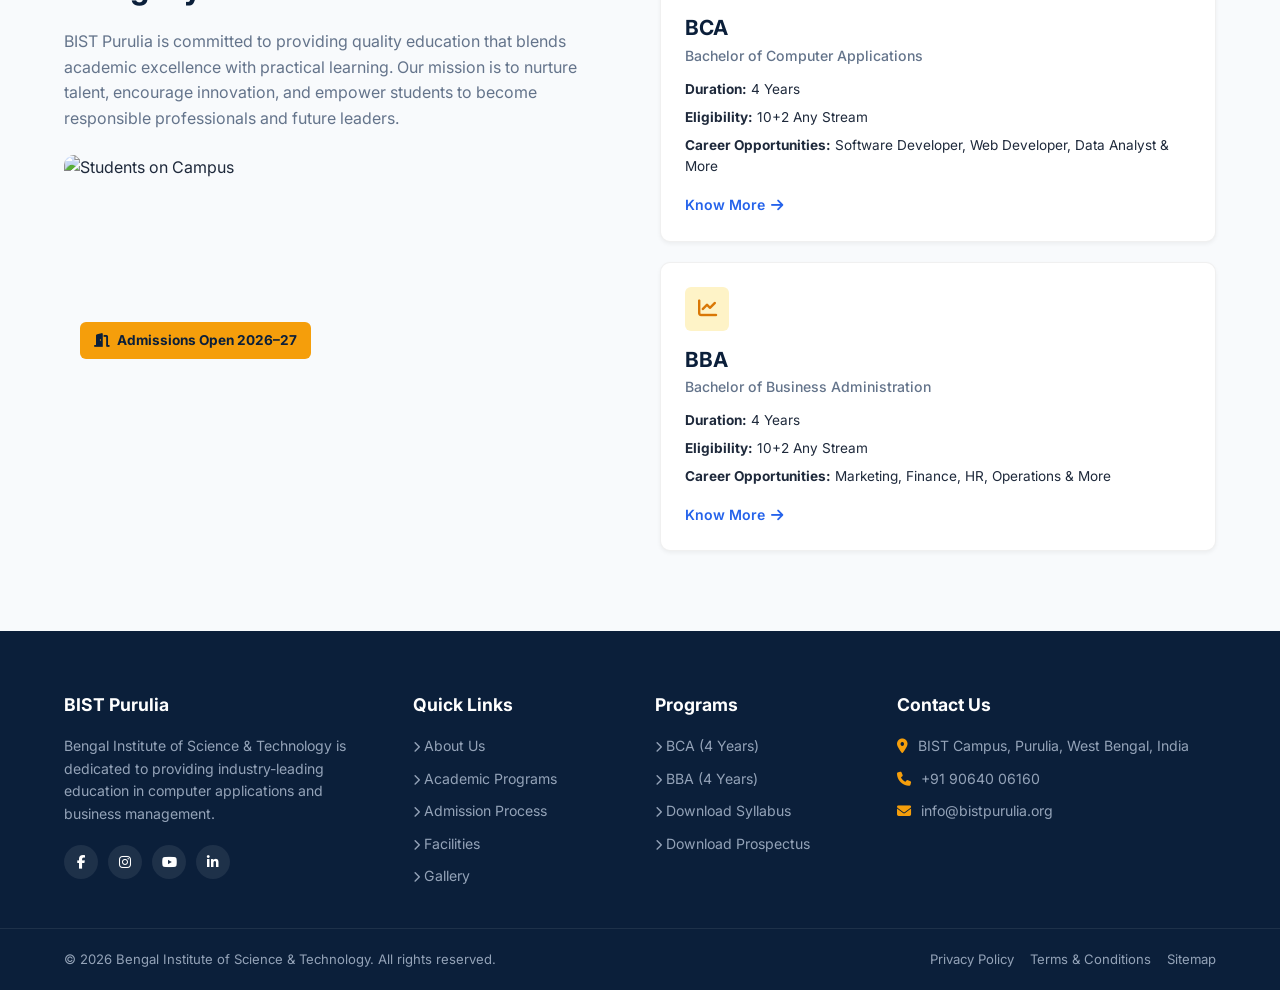
==== commit 02ce2435: "Initial commit" ====
--- a/index.html
+++ b/index.html
@@ -1,378 +1,378 @@
-<!DOCTYPE html>
-<html lang="en">
-<head>
-  <meta charset="UTF-8" />
-  <meta name="viewport" content="width=device-width, initial-scale=1.0" />
-  <title>BIST - Bengal Institute of Science & Technology, Purulia</title>
-  
-  <link rel="preconnect" href="https://fonts.googleapis.com">
-  <link rel="preconnect" href="https://fonts.gstatic.com" crossorigin>
-  <link href="https://fonts.googleapis.com/css2?family=Inter:wght@400;500;600;700;800&display=swap" rel="stylesheet">
-  <link rel="stylesheet" href="https://cdnjs.cloudflare.com/ajax/libs/font-awesome/6.4.0/css/all.min.css" />
-  
-  <link rel="stylesheet" href="style.css" />
-</head>
-<body>
-
-  <header class="top-bar">
-    <div class="container">
-      <div class="contact-info">
-        <span><i class="fa-solid fa-phone"></i> Admission Helpline: 90640 06160</span>
-        <span><i class="fa-solid fa-envelope"></i> info@bistpurulia.org</span>
-        <span><i class="fa-solid fa-graduation-cap"></i> Affiliated to SKBU</span>
-        <span class="naac-badge">NAAC Grade: B+</span>
-      </div>
-      <div class="top-links">
-        <a href="#"><i class="fa-solid fa-user"></i> Student Login</a>
-        <span>|</span>
-        <a href="#"><i class="fa-solid fa-lock"></i> ERP Login</a>
-        <div class="social-icons">
-          <a href="#" aria-label="Facebook"><i class="fa-brands fa-facebook-f"></i></a>
-          <a href="#" aria-label="Instagram"><i class="fa-brands fa-instagram"></i></a>
-          <a href="#" aria-label="YouTube"><i class="fa-brands fa-youtube"></i></a>
-        </div>
-      </div>
-    </div>
-  </header>
-
-  <nav class="navbar">
-    <div class="container">
-        <a href="#" class="navbar-brand">
-            <img src="images/bistlogo.png" alt="Bengal Institute of Science & Technology Logo" class="logo-img">
-            <div class="logo-text">
-                <h2>Bengal Institute of Science & Technology</h2>
-                <p>Purulia, West Bengal</p>
-            </div>
-        </a>
-
-      <ul class="nav-links">
-        <li><a href="#" class="active">Home</a></li>
-
-        <li class="dropdown">
-            <a href="#">Academics <i class="fa-solid fa-chevron-down text-xs"></i></a>
-            <ul class="dropdown-menu">
-                <li><a href="#">Bachelor of Computer Applications (BCA)</a></li>
-                <li><a href="#">Bachelor of Business Administration (BBA)</a></li>
-                <li><a href="#">Academic Calender</a></li>
-                <li><a href="#">Syllabus</a></li>
-            </ul>
-        </li>
-        
-        <li class="dropdown">
-            <a href="#">Admission<i class="fa-solid fa-chevron-down text-xs"></i></a>
-            <ul class="dropdown-menu">
-                <li><a href="#">Admission Process</a></li>
-                <li><a href="#">Eligibility Criteria</a></li>
-                <li><a href="#">Fee Structure</a></li>
-                <li><a href="#">Scholarships</a></li>
-                <li><a href="#">Apply Online</a></li>
-            </ul>
-        </li>
-
-
-        <li class="dropdown">
-            <a href="#">Campus Life <i class="fa-solid fa-chevron-down text-xs"></i></a>
-            <ul class="dropdown-menu">
-                <li><a href="#">Events</a></li>
-                <li><a href="#">Library</a></li>
-                <li><a href="#">Laboratories</a></li>
-                <li><a href="#">Sports</a></li>
-            </ul>
-        </li>
-
-        <li class="dropdown">
-            <a href="#">About <i class="fa-solid fa-chevron-down text-xs"></i></a>
-            <ul class="dropdown-menu">
-                <li><a href="#">About BIST</a></li>
-                <li><a href="#">Leadership & Vision</a></li>
-                <li><a href="#">Vision & Mission</a></li>
-                <li><a href="#">Infrastructure</a></li>
-            </ul>
-        </li>
-        <li><a href="#">Gallery</a></li>
-    
-      </ul>
-
-      <div class="nav-actions">
-        <button class="search-btn" aria-label="Search site"><i class="fa-solid fa-magnifying-glass"></i></button>
-        <a href="#" class="btn-cta">Apply Now</a>
-      </div>
-    </div>
-  </nav>
-
-    <section class="hero">
-    <div class="container">
-        <div class="hero-content">
-        <span class="admission-badge">ADMISSIONS OPEN 2026–27</span>
-        <h2 class="hero-title">
-            Shape Your Career With <br>
-            <span>Bengal Institute of Science & Technology</span>
-        </h2>
-        <p class="hero-description">
-            Empowering future professionals through quality education, experienced faculty, modern learning facilities, and industry-oriented BCA & BBA programmes.
-        </p>
-        <div class="hero-buttons">
-            <a href="#" class="btn-primary">Apply Now <i class="fa-solid fa-arrow-right"></i></a>
-            <a href="#" class="btn-outline">Download Prospectus <i class="fa-solid fa-download"></i></a>
-        </div>
-        </div>
-
-        <div class="hero-stats">
-            <div class="stat-item">
-                <h3>15+</h3>
-                <p>Years of Excellence</p>
-            </div>
-            <div class="stat-item">
-                <h3>2500+</h3>
-                <p>Students</p>
-            </div>
-            <div class="stat-item">
-                <h3>15+</h3>
-                <p>Faculty Members</p>
-            </div>
-            <div class="stat-item">
-                <h3>BCA & BBA</h3>
-                <p>Programmes</p>
-            </div>
-            </div>
-    </div>
-    </section>
-
-    <div class="stats-bar">
-    <div class="stats-card">
-        
-        <div class="stat-item">
-        <div class="stat-icon"><i class="fa-solid fa-calendar-days"></i></div>
-        <div class="stat-text">
-            <h4>2001</h4>
-            <p>Established</p>
-        </div>
-        </div>
-
-        <div class="stat-item">
-        <div class="stat-icon"><i class="fa-solid fa-building-columns"></i></div>
-        <div class="stat-text">
-            <h4>SKBU</h4>
-            <p>Affiliated to</p>
-        </div>
-        </div>
-
-        <div class="stat-item">
-        <div class="stat-icon"><i class="fa-solid fa-briefcase"></i></div>
-        <div class="stat-text">
-            <h4>Support</h4>
-            <p>Placement</p>
-        </div>
-        </div>
-
-        <div class="stat-item">
-        <div class="stat-icon"><i class="fa-solid fa-user-gear"></i></div>
-        <div class="stat-text">
-            <h4>Training</h4>
-            <p>Industry</p>
-        </div>
-        </div>
-
-    </div>
-    </div>
-
-    <!-- Messages Section: President & Principal -->
-    <section class="leadership-section">
-    <div class="container">
-        <div class="section-header">
-        <span class="section-tag">LEADERSHIP MESSAGES</span>
-        <h2 class="section-heading">Words from Our Mentors</h2>
-        </div>
-
-        <div class="leadership-grid">
-        
-        <!-- President Card -->
-        <div class="leadership-card">
-            <div class="leader-image-wrapper">
-            <img src="https://images.unsplash.com/photo-1560250097-0b93528c311a?auto=format&fit=crop&w=600&q=80" alt="President" class="leader-img">
-            <div class="quote-badge"><i class="fa-solid fa-quote-left"></i></div>
-            </div>
-            <div class="leader-content">
-            <p class="leader-quote">
-                "Our vision at BIST is to cultivate an environment where academic rigor meets real-world innovation. We empower students with values and technical competencies to excel in global leadership roles."
-                <a href="#" class="know-more-btn">
-                    Know More <i class="fa-solid fa-arrow-right"></i>
-                </a>
-            </p>
-            <div class="leader-details">
-                <h3 class="leader-name">President's Message</h3>
-                <p class="leader-title">President, BIST Purulia</p>
-            </div>
-            </div>
-        </div>
-
-        <!-- Principal Card -->
-        <div class="leadership-card">
-            <div class="leader-image-wrapper">
-            <img src="https://images.unsplash.com/photo-1573496359142-b8d87734a5a2?auto=format&fit=crop&w=600&q=80" alt="Principal" class="leader-img">
-            <div class="quote-badge"><i class="fa-solid fa-quote-left"></i></div>
-            </div>
-            <div class="leader-content">
-            <p class="leader-quote">
-                "Education is the foundation for individual growth and societal change. Through modern pedagogy, industry-aligned curricula, and hands-on training, we shape student aspirations into reality."
-                <a href="#" class="know-more-btn">
-                    Know More <i class="fa-solid fa-arrow-right"></i>
-                </a>
-            </p>
-            <div class="leader-details">
-                <h3 class="leader-name">Principal's Desk</h3>
-                <p class="leader-title">Principal, BIST Purulia</p>
-            </div>
-            </div>
-        </div>
-
-        </div>
-    </div>
-    </section>
-
-    <section class="programs-section">
-    <div class="container">
-        <div class="programs-grid">
-        
-        <div class="about-column">
-            <span class="section-tag">About BIST</span>
-            <h2 class="section-heading">A Legacy of Excellence</h2>
-            <p class="about-text">
-            BIST Purulia is committed to providing quality education that blends academic excellence with practical learning. Our mission is to nurture talent, encourage innovation, and empower students to become responsible professionals and future leaders.
-            </p>
-            <div class="about-preview-card">
-            <img src="https://images.unsplash.com/photo-1523240795612-9a054b0db644?auto=format&fit=crop&w=800&q=80" alt="Students on Campus">
-            <div class="badge-overlay">
-                <i class="fa-solid fa-door-open"></i> Admissions Open 2026–27
-            </div>
-            </div>
-        </div>
-
-        <div class="cards-container">
-            
-            <div class="program-card">
-            <div>
-                <div class="card-icon bca-icon">
-                <i class="fa-solid fa-laptop-code"></i>
-                </div>
-                <h3>BCA</h3>
-                <p class="degree-title">Bachelor of Computer Applications</p>
-
-                <ul class="specs-list">
-                <li><strong>Duration:</strong> 4 Years</li>
-                <li><strong>Eligibility:</strong> 10+2 Any Stream</li>
-                <li><strong>Career Opportunities:</strong> Software Developer, Web Developer, Data Analyst & More</li>
-                </ul>
-            </div>
-
-            <a href="#" class="know-more-btn">
-                Know More <i class="fa-solid fa-arrow-right"></i>
-            </a>
-            </div>
-
-            <div class="program-card">
-            <div>
-                <div class="card-icon bba-icon">
-                <i class="fa-solid fa-chart-line"></i>
-                </div>
-                <h3>BBA</h3>
-                <p class="degree-title">Bachelor of Business Administration</p>
-
-                <ul class="specs-list">
-                <li><strong>Duration:</strong> 4 Years</li>
-                <li><strong>Eligibility:</strong> 10+2 Any Stream</li>
-                <li><strong>Career Opportunities:</strong> Marketing, Finance, HR, Operations & More</li>
-                </ul>
-            </div>
-
-            <a href="#" class="know-more-btn">
-                Know More <i class="fa-solid fa-arrow-right"></i>
-            </a>
-            </div>
-
-        </div>
-
-        </div>
-    </div>
-    </section>
-
-
-    <!-- Site Footer -->
-    <footer class="site-footer">
-    <div class="container">
-        <div class="footer-grid">
-        
-        <!-- Column 1: About Institution -->
-        <div class="footer-about">
-            <h3>BIST Purulia</h3>
-            <p>
-            Bengal Institute of Science & Technology is dedicated to providing industry-leading education in computer applications and business management.
-            </p>
-            <div class="footer-social">
-            <a href="#" aria-label="Facebook"><i class="fa-brands fa-facebook-f"></i></a>
-            <a href="#" aria-label="Instagram"><i class="fa-brands fa-instagram"></i></a>
-            <a href="#" aria-label="YouTube"><i class="fa-brands fa-youtube"></i></a>
-            <a href="#" aria-label="LinkedIn"><i class="fa-brands fa-linkedin-in"></i></a>
-            </div>
-        </div>
-
-        <!-- Column 2: Quick Links -->
-        <div class="footer-column">
-            <h4>Quick Links</h4>
-            <ul class="footer-links">
-            <li><a href="#"><i class="fa-solid fa-chevron-right text-xs"></i> About Us</a></li>
-            <li><a href="#"><i class="fa-solid fa-chevron-right text-xs"></i> Academic Programs</a></li>
-            <li><a href="#"><i class="fa-solid fa-chevron-right text-xs"></i> Admission Process</a></li>
-            <li><a href="#"><i class="fa-solid fa-chevron-right text-xs"></i> Facilities</a></li>
-            <li><a href="#"><i class="fa-solid fa-chevron-right text-xs"></i> Gallery</a></li>
-            </ul>
-        </div>
-
-        <!-- Column 3: Academic Programs -->
-        <div class="footer-column">
-            <h4>Programs</h4>
-            <ul class="footer-links">
-            <li><a href="#"><i class="fa-solid fa-chevron-right text-xs"></i> BCA (4 Years)</a></li>
-            <li><a href="#"><i class="fa-solid fa-chevron-right text-xs"></i> BBA (4 Years)</a></li>
-            <li><a href="#"><i class="fa-solid fa-chevron-right text-xs"></i> Download Syllabus</a></li>
-            <li><a href="#"><i class="fa-solid fa-chevron-right text-xs"></i> Download Prospectus</a></li>
-            </ul>
-        </div>
-
-        <!-- Column 4: Contact Info -->
-        <div class="footer-column">
-            <h4>Contact Us</h4>
-            <ul class="footer-contact">
-            <li>
-                <i class="fa-solid fa-location-dot"></i>
-                <span>BIST Campus, Purulia, West Bengal, India</span>
-            </li>
-            <li>
-                <i class="fa-solid fa-phone"></i>
-                <span>+91 90640 06160</span>
-            </li>
-            <li>
-                <i class="fa-solid fa-envelope"></i>
-                <span>info@bistpurulia.org</span>
-            </li>
-            </ul>
-        </div>
-
-        </div>
-    </div>
-
-    <!-- Bottom Copyright Bar -->
-    <div class="footer-bottom">
-        <div class="container">
-        <p>&copy; 2026 Bengal Institute of Science & Technology. All rights reserved.</p>
-        <div class="footer-bottom-links">
-            <a href="#">Privacy Policy</a>
-            <a href="#">Terms & Conditions</a>
-            <a href="#">Sitemap</a>
-        </div>
-        </div>
-    </div>
-    </footer>
-
-</body>
+<!DOCTYPE html>
+<html lang="en">
+<head>
+  <meta charset="UTF-8" />
+  <meta name="viewport" content="width=device-width, initial-scale=1.0" />
+  <title>BIST - Bengal Institute of Science & Technology, Purulia</title>
+  
+  <link rel="preconnect" href="https://fonts.googleapis.com">
+  <link rel="preconnect" href="https://fonts.gstatic.com" crossorigin>
+  <link href="https://fonts.googleapis.com/css2?family=Inter:wght@400;500;600;700;800&display=swap" rel="stylesheet">
+  <link rel="stylesheet" href="https://cdnjs.cloudflare.com/ajax/libs/font-awesome/6.4.0/css/all.min.css" />
+  
+  <link rel="stylesheet" href="style.css" />
+</head>
+<body>
+
+  <header class="top-bar">
+    <div class="container">
+      <div class="contact-info">
+        <span><i class="fa-solid fa-phone"></i> Admission Helpline: 90640 06160</span>
+        <span><i class="fa-solid fa-envelope"></i> info@bistpurulia.org</span>
+        <span><i class="fa-solid fa-graduation-cap"></i> Affiliated to SKBU</span>
+        <span class="naac-badge">NAAC Grade: B+</span>
+      </div>
+      <div class="top-links">
+        <a href="#"><i class="fa-solid fa-user"></i> Student Login</a>
+        <span>|</span>
+        <a href="#"><i class="fa-solid fa-lock"></i> ERP Login</a>
+        <div class="social-icons">
+          <a href="#" aria-label="Facebook"><i class="fa-brands fa-facebook-f"></i></a>
+          <a href="#" aria-label="Instagram"><i class="fa-brands fa-instagram"></i></a>
+          <a href="#" aria-label="YouTube"><i class="fa-brands fa-youtube"></i></a>
+        </div>
+      </div>
+    </div>
+  </header>
+
+  <nav class="navbar">
+    <div class="container">
+        <a href="#" class="navbar-brand">
+            <img src="images/bistlogo.png" alt="Bengal Institute of Science & Technology Logo" class="logo-img">
+            <div class="logo-text">
+                <h2>Bengal Institute of Science & Technology</h2>
+                <p>Purulia, West Bengal</p>
+            </div>
+        </a>
+
+      <ul class="nav-links">
+        <li><a href="#" class="active">Home</a></li>
+
+        <li class="dropdown">
+            <a href="#">Academics <i class="fa-solid fa-chevron-down text-xs"></i></a>
+            <ul class="dropdown-menu">
+                <li><a href="#">Bachelor of Computer Applications (BCA)</a></li>
+                <li><a href="#">Bachelor of Business Administration (BBA)</a></li>
+                <li><a href="#">Academic Calender</a></li>
+                <li><a href="#">Syllabus</a></li>
+            </ul>
+        </li>
+        
+        <li class="dropdown">
+            <a href="#">Admission<i class="fa-solid fa-chevron-down text-xs"></i></a>
+            <ul class="dropdown-menu">
+                <li><a href="#">Admission Process</a></li>
+                <li><a href="#">Eligibility Criteria</a></li>
+                <li><a href="#">Fee Structure</a></li>
+                <li><a href="#">Scholarships</a></li>
+                <li><a href="#">Apply Online</a></li>
+            </ul>
+        </li>
+
+
+        <li class="dropdown">
+            <a href="#">Campus Life <i class="fa-solid fa-chevron-down text-xs"></i></a>
+            <ul class="dropdown-menu">
+                <li><a href="#">Events</a></li>
+                <li><a href="#">Library</a></li>
+                <li><a href="#">Laboratories</a></li>
+                <li><a href="#">Sports</a></li>
+            </ul>
+        </li>
+
+        <li class="dropdown">
+            <a href="#">About <i class="fa-solid fa-chevron-down text-xs"></i></a>
+            <ul class="dropdown-menu">
+                <li><a href="#">About BIST</a></li>
+                <li><a href="#">Leadership & Vision</a></li>
+                <li><a href="#">Vision & Mission</a></li>
+                <li><a href="#">Infrastructure</a></li>
+            </ul>
+        </li>
+        <li><a href="#">Gallery</a></li>
+    
+      </ul>
+
+      <div class="nav-actions">
+        <button class="search-btn" aria-label="Search site"><i class="fa-solid fa-magnifying-glass"></i></button>
+        <a href="#" class="btn-cta">Apply Now</a>
+      </div>
+    </div>
+  </nav>
+
+    <section class="hero">
+    <div class="container">
+        <div class="hero-content">
+        <span class="admission-badge">ADMISSIONS OPEN 2026–27</span>
+        <h2 class="hero-title">
+            Shape Your Career With <br>
+            <span>Bengal Institute of Science & Technology</span>
+        </h2>
+        <p class="hero-description">
+            Empowering future professionals through quality education, experienced faculty, modern learning facilities, and industry-oriented BCA & BBA programmes.
+        </p>
+        <div class="hero-buttons">
+            <a href="#" class="btn-primary">Apply Now <i class="fa-solid fa-arrow-right"></i></a>
+            <a href="#" class="btn-outline">Download Prospectus <i class="fa-solid fa-download"></i></a>
+        </div>
+        </div>
+
+        <div class="hero-stats">
+            <div class="stat-item">
+                <h3>15+</h3>
+                <p>Years of Excellence</p>
+            </div>
+            <div class="stat-item">
+                <h3>2500+</h3>
+                <p>Students</p>
+            </div>
+            <div class="stat-item">
+                <h3>15+</h3>
+                <p>Faculty Members</p>
+            </div>
+            <div class="stat-item">
+                <h3>BCA & BBA</h3>
+                <p>Programmes</p>
+            </div>
+            </div>
+    </div>
+    </section>
+
+    <div class="stats-bar">
+    <div class="stats-card">
+        
+        <div class="stat-item">
+        <div class="stat-icon"><i class="fa-solid fa-calendar-days"></i></div>
+        <div class="stat-text">
+            <h4>2001</h4>
+            <p>Established</p>
+        </div>
+        </div>
+
+        <div class="stat-item">
+        <div class="stat-icon"><i class="fa-solid fa-building-columns"></i></div>
+        <div class="stat-text">
+            <h4>SKBU</h4>
+            <p>Affiliated to</p>
+        </div>
+        </div>
+
+        <div class="stat-item">
+        <div class="stat-icon"><i class="fa-solid fa-briefcase"></i></div>
+        <div class="stat-text">
+            <h4>Support</h4>
+            <p>Placement</p>
+        </div>
+        </div>
+
+        <div class="stat-item">
+        <div class="stat-icon"><i class="fa-solid fa-user-gear"></i></div>
+        <div class="stat-text">
+            <h4>Training</h4>
+            <p>Industry</p>
+        </div>
+        </div>
+
+    </div>
+    </div>
+
+    <!-- Messages Section: President & Principal -->
+    <section class="leadership-section">
+    <div class="container">
+        <div class="section-header">
+        <span class="section-tag">LEADERSHIP MESSAGES</span>
+        <h2 class="section-heading">Words from Our Mentors</h2>
+        </div>
+
+        <div class="leadership-grid">
+        
+        <!-- President Card -->
+        <div class="leadership-card">
+            <div class="leader-image-wrapper">
+            <img src="https://images.unsplash.com/photo-1560250097-0b93528c311a?auto=format&fit=crop&w=600&q=80" alt="President" class="leader-img">
+            <div class="quote-badge"><i class="fa-solid fa-quote-left"></i></div>
+            </div>
+            <div class="leader-content">
+            <p class="leader-quote">
+                "Our vision at BIST is to cultivate an environment where academic rigor meets real-world innovation. We empower students with values and technical competencies to excel in global leadership roles."
+                <a href="#" class="know-more-btn">
+                    Know More <i class="fa-solid fa-arrow-right"></i>
+                </a>
+            </p>
+            <div class="leader-details">
+                <h3 class="leader-name">President's Message</h3>
+                <p class="leader-title">President, BIST Purulia</p>
+            </div>
+            </div>
+        </div>
+
+        <!-- Principal Card -->
+        <div class="leadership-card">
+            <div class="leader-image-wrapper">
+            <img src="https://images.unsplash.com/photo-1573496359142-b8d87734a5a2?auto=format&fit=crop&w=600&q=80" alt="Principal" class="leader-img">
+            <div class="quote-badge"><i class="fa-solid fa-quote-left"></i></div>
+            </div>
+            <div class="leader-content">
+            <p class="leader-quote">
+                "Education is the foundation for individual growth and societal change. Through modern pedagogy, industry-aligned curricula, and hands-on training, we shape student aspirations into reality."
+                <a href="#" class="know-more-btn">
+                    Know More <i class="fa-solid fa-arrow-right"></i>
+                </a>
+            </p>
+            <div class="leader-details">
+                <h3 class="leader-name">Principal's Desk</h3>
+                <p class="leader-title">Principal, BIST Purulia</p>
+            </div>
+            </div>
+        </div>
+
+        </div>
+    </div>
+    </section>
+
+    <section class="programs-section">
+    <div class="container">
+        <div class="programs-grid">
+        
+        <div class="about-column">
+            <span class="section-tag">About BIST</span>
+            <h2 class="section-heading">A Legacy of Excellence</h2>
+            <p class="about-text">
+            BIST Purulia is committed to providing quality education that blends academic excellence with practical learning. Our mission is to nurture talent, encourage innovation, and empower students to become responsible professionals and future leaders.
+            </p>
+            <div class="about-preview-card">
+            <img src="https://images.unsplash.com/photo-1523240795612-9a054b0db644?auto=format&fit=crop&w=800&q=80" alt="Students on Campus">
+            <div class="badge-overlay">
+                <i class="fa-solid fa-door-open"></i> Admissions Open 2026–27
+            </div>
+            </div>
+        </div>
+
+        <div class="cards-container">
+            
+            <div class="program-card">
+            <div>
+                <div class="card-icon bca-icon">
+                <i class="fa-solid fa-laptop-code"></i>
+                </div>
+                <h3>BCA</h3>
+                <p class="degree-title">Bachelor of Computer Applications</p>
+
+                <ul class="specs-list">
+                <li><strong>Duration:</strong> 4 Years</li>
+                <li><strong>Eligibility:</strong> 10+2 Any Stream</li>
+                <li><strong>Career Opportunities:</strong> Software Developer, Web Developer, Data Analyst & More</li>
+                </ul>
+            </div>
+
+            <a href="#" class="know-more-btn">
+                Know More <i class="fa-solid fa-arrow-right"></i>
+            </a>
+            </div>
+
+            <div class="program-card">
+            <div>
+                <div class="card-icon bba-icon">
+                <i class="fa-solid fa-chart-line"></i>
+                </div>
+                <h3>BBA</h3>
+                <p class="degree-title">Bachelor of Business Administration</p>
+
+                <ul class="specs-list">
+                <li><strong>Duration:</strong> 4 Years</li>
+                <li><strong>Eligibility:</strong> 10+2 Any Stream</li>
+                <li><strong>Career Opportunities:</strong> Marketing, Finance, HR, Operations & More</li>
+                </ul>
+            </div>
+
+            <a href="#" class="know-more-btn">
+                Know More <i class="fa-solid fa-arrow-right"></i>
+            </a>
+            </div>
+
+        </div>
+
+        </div>
+    </div>
+    </section>
+
+
+    <!-- Site Footer -->
+    <footer class="site-footer">
+    <div class="container">
+        <div class="footer-grid">
+        
+        <!-- Column 1: About Institution -->
+        <div class="footer-about">
+            <h3>BIST Purulia</h3>
+            <p>
+            Bengal Institute of Science & Technology is dedicated to providing industry-leading education in computer applications and business management.
+            </p>
+            <div class="footer-social">
+            <a href="#" aria-label="Facebook"><i class="fa-brands fa-facebook-f"></i></a>
+            <a href="#" aria-label="Instagram"><i class="fa-brands fa-instagram"></i></a>
+            <a href="#" aria-label="YouTube"><i class="fa-brands fa-youtube"></i></a>
+            <a href="#" aria-label="LinkedIn"><i class="fa-brands fa-linkedin-in"></i></a>
+            </div>
+        </div>
+
+        <!-- Column 2: Quick Links -->
+        <div class="footer-column">
+            <h4>Quick Links</h4>
+            <ul class="footer-links">
+            <li><a href="#"><i class="fa-solid fa-chevron-right text-xs"></i> About Us</a></li>
+            <li><a href="#"><i class="fa-solid fa-chevron-right text-xs"></i> Academic Programs</a></li>
+            <li><a href="#"><i class="fa-solid fa-chevron-right text-xs"></i> Admission Process</a></li>
+            <li><a href="#"><i class="fa-solid fa-chevron-right text-xs"></i> Facilities</a></li>
+            <li><a href="#"><i class="fa-solid fa-chevron-right text-xs"></i> Gallery</a></li>
+            </ul>
+        </div>
+
+        <!-- Column 3: Academic Programs -->
+        <div class="footer-column">
+            <h4>Programs</h4>
+            <ul class="footer-links">
+            <li><a href="#"><i class="fa-solid fa-chevron-right text-xs"></i> BCA (4 Years)</a></li>
+            <li><a href="#"><i class="fa-solid fa-chevron-right text-xs"></i> BBA (4 Years)</a></li>
+            <li><a href="#"><i class="fa-solid fa-chevron-right text-xs"></i> Download Syllabus</a></li>
+            <li><a href="#"><i class="fa-solid fa-chevron-right text-xs"></i> Download Prospectus</a></li>
+            </ul>
+        </div>
+
+        <!-- Column 4: Contact Info -->
+        <div class="footer-column">
+            <h4>Contact Us</h4>
+            <ul class="footer-contact">
+            <li>
+                <i class="fa-solid fa-location-dot"></i>
+                <span>BIST Campus, Purulia, West Bengal, India</span>
+            </li>
+            <li>
+                <i class="fa-solid fa-phone"></i>
+                <span>+91 90640 06160</span>
+            </li>
+            <li>
+                <i class="fa-solid fa-envelope"></i>
+                <span>info@bistpurulia.org</span>
+            </li>
+            </ul>
+        </div>
+
+        </div>
+    </div>
+
+    <!-- Bottom Copyright Bar -->
+    <div class="footer-bottom">
+        <div class="container">
+        <p>&copy; 2026 Bengal Institute of Science & Technology. All rights reserved.</p>
+        <div class="footer-bottom-links">
+            <a href="#">Privacy Policy</a>
+            <a href="#">Terms & Conditions</a>
+            <a href="#">Sitemap</a>
+        </div>
+        </div>
+    </div>
+    </footer>
+
+</body>
 </html>
--- a/style.css
+++ b/style.css
@@ -0,0 +1,903 @@
+/* ==========================================================================
+   1. GLOBAL VARIABLES & SYSTEM RESET
+   ========================================================================== */
+:root {
+  /* Color Palette */
+  --primary-blue: #0b1f3a;
+  --primary-navy: #112240;
+  --accent-gold: #f59e0b;
+  --accent-gold-hover: #d97706;
+  --accent-blue: #2563eb;
+  
+  /* Text Colors */
+  --text-main: #1e293b;
+  --text-muted: #64748b;
+  --text-light: #ffffff;
+  
+  /* Backgrounds */
+  --bg-light: #f8fafc;
+  --bg-white: #ffffff;
+  
+  /* Shadows & Radius */
+  --shadow-sm: 0 2px 4px rgba(0, 0, 0, 0.05);
+  --shadow-md: 0 4px 12px rgba(0, 0, 0, 0.08);
+  --shadow-lg: 0 10px 25px rgba(0, 0, 0, 0.12);
+  --radius-sm: 6px;
+  --radius-md: 10px;
+  --radius-lg: 16px;
+  
+  /* Transitions */
+  --transition: all 0.25s cubic-bezier(0.4, 0, 0.2, 1);
+}
+
+* {
+  margin: 0;
+  padding: 0;
+  box-sizing: border-box;
+}
+
+body {
+  font-family: 'Inter', sans-serif;
+  color: var(--text-main);
+  background-color: var(--bg-light);
+  line-height: 1.6;
+}
+
+.container {
+  width: 90%;
+  max-width: 1200px;
+  margin: 0 auto;
+}
+
+a {
+  text-decoration: none;
+  color: inherit;
+  transition: var(--transition);
+}
+
+ul {
+  list-style: none;
+}
+
+/* ==========================================================================
+   2. TOP BAR
+   ========================================================================== */
+.top-bar {
+  background-color: var(--primary-blue);
+  color: #cbd5e1;
+  font-size: 0.82rem;
+  padding: 8px 0;
+  border-bottom: 1px solid rgba(255, 255, 255, 0.1);
+}
+
+.top-bar .container {
+  display: flex;
+  justify-content: space-between;
+  align-items: center;
+  flex-wrap: wrap;
+  gap: 10px;
+}
+
+.contact-info {
+  display: flex;
+  align-items: center;
+  gap: 18px;
+  flex-wrap: wrap;
+}
+
+.contact-info span {
+  display: flex;
+  align-items: center;
+  gap: 6px;
+}
+
+.naac-badge {
+  background-color: var(--accent-gold);
+  color: var(--primary-blue);
+  font-weight: 700;
+  padding: 2px 8px;
+  border-radius: var(--radius-sm);
+  font-size: 0.75rem;
+}
+
+.top-links {
+  display: flex;
+  align-items: center;
+  gap: 12px;
+}
+
+.top-links a:hover {
+  color: var(--accent-gold);
+}
+
+.social-icons {
+  display: flex;
+  align-items: center;
+  gap: 10px;
+  margin-left: 6px;
+}
+
+/* ==========================================================================
+   3. NAVBAR & DROPDOWN WITH GOLDEN HOVER LINE
+   ========================================================================== */
+.navbar {
+  background-color: var(--bg-white);
+  box-shadow: var(--shadow-sm);
+  position: sticky;
+  top: 0;
+  z-index: 1000;
+  padding: 12px 0;
+}
+
+.navbar .container {
+  display: flex;
+  justify-content: space-between;
+  align-items: center;
+}
+
+   .navbar-brand {
+  display: flex;
+  align-items: center;
+  gap: 12px;
+  text-decoration: none;
+}
+
+
+.logo-img {
+  height: 54px;
+  width: 54px;
+  object-fit: contain;
+  border-radius: 50%; 
+  flex-shrink: 0;
+}
+
+
+.logo-text {
+  display: flex;
+  flex-direction: column;
+  justify-content: center;
+}
+
+.logo-text h2 {
+  font-size: 1.05rem;
+  font-weight: 700;
+  color: var(--primary-blue);
+  line-height: 1.25;
+  margin: 0;
+  max-width: 260px;
+}
+
+.logo-text p {
+  font-size: 0.75rem;
+  color: var(--text-muted);
+  font-weight: 500;
+  margin: 2px 0 0 0;
+}
+
+
+@media (max-width: 576px) {
+  .logo-img {
+    height: 44px;
+    width: 44px;
+  }
+  .logo-text h2 {
+    font-size: 0.9rem;
+    max-width: 180px;
+  }
+  .logo-text p {
+    font-size: 0.7rem;
+  }
+}
+
+
+
+
+.nav-links {
+  display: flex;
+  align-items: center;
+  gap: 8px;
+}
+
+.nav-links li {
+  position: relative;
+}
+
+.nav-links a {
+  font-weight: 600;
+  font-size: 0.92rem;
+  color: var(--text-main);
+  padding: 10px 14px;
+  display: flex;
+  align-items: center;
+  gap: 5px;
+  border-radius: var(--radius-sm);
+}
+
+.nav-links a:hover,
+.nav-links a.active {
+  color: var(--accent-blue);
+}
+
+/* --- DROPDOWN MENU WITH GOLDEN HOVER LINE --- */
+.dropdown-menu {
+  position: absolute;
+  top: 100%;
+  left: 0;
+  background-color: var(--bg-white);
+  min-width: 220px;
+  box-shadow: var(--shadow-lg);
+  border-radius: var(--radius-md);
+  padding: 8px 0;
+  opacity: 0;
+  visibility: hidden;
+  transform: translateY(10px);
+  transition: var(--transition);
+  z-index: 100;
+}
+
+/* Show dropdown on parent hover */
+.nav-links li.dropdown:hover .dropdown-menu {
+  opacity: 1;
+  visibility: visible;
+  transform: translateY(0);
+}
+
+.dropdown-menu li {
+  width: 100%;
+}
+
+.dropdown-menu a {
+  font-size: 0.88rem;
+  font-weight: 500;
+  padding: 11px 20px;
+  color: var(--text-main);
+  border-radius: 0;
+  border-left: 4px solid transparent; /* Hidden indicator line */
+  transition: var(--transition);
+}
+
+/* Hover effect matching image: light background + left gold border */
+.dropdown-menu a:hover {
+  background-color: #f8fafc;
+  color: var(--primary-blue);
+  border-left-color: var(--accent-gold); /* Golden line on the left */
+}
+
+/* Nav Bar Action Buttons */
+.nav-actions {
+  display: flex;
+  align-items: center;
+  gap: 12px;
+}
+
+.search-btn {
+  background: none;
+  border: none;
+  font-size: 1.05rem;
+  color: var(--text-muted);
+  cursor: pointer;
+  padding: 8px;
+  transition: var(--transition);
+}
+
+.search-btn:hover {
+  color: var(--primary-blue);
+}
+
+.btn-cta {
+  background-color: var(--primary-blue);
+  color: white !important;
+  font-weight: 600;
+  font-size: 0.9rem;
+  padding: 10px 20px;
+  border-radius: 50px;
+  display: inline-flex;
+  align-items: center;
+  gap: 8px;
+  box-shadow: var(--shadow-sm);
+}
+
+.btn-cta:hover {
+  background-color: #1a365d;
+  transform: translateY(-1px);
+}
+
+/* ==========================================================================
+   4. HERO SECTION
+   ========================================================================== */
+
+.hero {
+  position: relative;
+  background-color: var(--primary-blue);
+  
+  background: 
+    linear-gradient(rgba(11, 31, 58, 0.75), rgba(11, 31, 58, 0.85)),
+    url('images/collegeimage.jpg') no-repeat center center / cover;
+  color: #ffffff;
+  padding: 80px 0 100px;
+  overflow: hidden;
+}
+
+.hero .container {
+  position: relative;
+  z-index: 2;
+  display: flex;
+  flex-direction: column;
+  gap: 50px;
+}
+
+.hero-content {
+  max-width: 850px;
+}
+
+/* Admission badge */
+.admission-badge,
+.hero-content .subtitle {
+  display: inline-block;
+  border: 1px solid var(--accent-gold);
+  color: var(--accent-gold);
+  font-size: 0.8rem;
+  font-weight: 700;
+  padding: 6px 16px;
+  border-radius: 50px;
+  margin-bottom: 24px;
+  letter-spacing: 0.5px;
+  background-color: rgba(0, 0, 0, 0.2);
+}
+
+/* Main Heading */
+.hero-title {
+  font-size: 3.2rem;
+  font-weight: 800;
+  line-height: 1.15;
+  margin-bottom: 20px;
+  text-shadow: 0 2px 4px rgba(0, 0, 0, 0.3);
+}
+
+.hero-title span {
+  color: var(--accent-gold);
+}
+
+/* Description text */
+.hero-description {
+  font-size: 1.1rem;
+  color: #e2e8f0;
+  max-width: 720px;
+  line-height: 1.6;
+  margin-bottom: 32px;
+  text-shadow: 0 1px 2px rgba(0, 0, 0, 0.3);
+}
+
+/* Buttons */
+.hero-buttons {
+  display: flex;
+  align-items: center;
+  gap: 16px;
+  flex-wrap: wrap;
+}
+
+.btn-primary,
+.hero-buttons .btn-cta {
+  background-color: var(--accent-gold) !important;
+  color: var(--primary-blue) !important;
+  font-weight: 700 !important;
+  padding: 12px 28px;
+  border-radius: 6px;
+  border: none;
+  display: inline-flex;
+  align-items: center;
+  gap: 8px;
+  transition: var(--transition);
+  box-shadow: 0 4px 12px rgba(0, 0, 0, 0.2);
+}
+
+.btn-primary:hover,
+.hero-buttons .btn-cta:hover {
+  background-color: var(--accent-gold-hover) !important;
+  transform: translateY(-2px);
+}
+
+.btn-outline,
+.hero-buttons .btn-secondary {
+  background-color: transparent;
+  border: 1px solid rgba(255, 255, 255, 0.5) !important;
+  color: #ffffff !important;
+  font-weight: 600;
+  padding: 12px 24px;
+  border-radius: 6px;
+  display: inline-flex;
+  align-items: center;
+  gap: 8px;
+  transition: var(--transition);
+  backdrop-filter: blur(4px);
+}
+
+.btn-outline:hover,
+.hero-buttons .btn-secondary:hover {
+  background-color: #ffffff !important;
+  color: var(--primary-blue) !important;
+  border-color: #ffffff !important;
+}
+
+/* Bottom Stats Bar within Hero */
+.hero-stats {
+  display: grid;
+  grid-template-columns: repeat(auto-fit, minmax(160px, 1fr));
+  gap: 24px;
+  padding-top: 24px;
+  border-top: 1px solid rgba(255, 255, 255, 0.2);
+  margin-top: -15px; 
+}
+.stat-item {
+  display: flex;
+  flex-direction: column; 
+  align-items: flex-start; 
+  text-align: left;        
+}
+.stat-item h3 {
+  font-size: 2.2rem;
+  color: var(--accent-gold);
+  font-weight: 800;
+  margin: 0 0 2px 0;
+  line-height: 1.1;
+}
+
+.stat-item p {
+  font-size: 0.88rem;
+  color: #cbd5e1;
+  font-weight: 500;
+  margin: 0;
+  line-height: 1.3;
+}
+
+/* Responsive Styles */
+@media (max-width: 768px) {
+  .hero {
+    padding: 60px 0 80px;
+  }
+  .hero-title {
+    font-size: 2.2rem;
+  }
+  .hero-description {
+    font-size: 1rem;
+  }
+}
+
+
+
+/* ==========================================================================
+   5. STATS BAR
+   ========================================================================== */
+/* ==========================================================================
+   CENTER-ALIGNED FLOATING STATS BAR
+   ========================================================================== */
+.stats-bar {
+  margin-top: -50px; /* Pulls the white card up over the hero image */
+  position: relative;
+  z-index: 10;
+  margin-bottom: 60px;
+}
+
+.stats-card {
+  background-color: var(--bg-white, #ffffff);
+  border-radius: 12px;
+  box-shadow: 0 10px 30px rgba(0, 0, 0, 0.1);
+  padding: 30px 24px;
+  width: 90%;
+  max-width: 1100px;
+  margin: 0 auto;
+  display: grid;
+  grid-template-columns: repeat(auto-fit, minmax(180px, 1fr));
+  gap: 24px;
+  border: 1px solid rgba(0, 0, 0, 0.05);
+}
+
+/* Forces vertical layout & centers icon, heading, and text horizontally */
+.stat-item {
+  display: flex;
+  flex-direction: column;
+  align-items: center;    /* Horizontally centers icon and text */
+  text-align: center;     /* Centers multi-line text */
+}
+
+.stat-icon {
+  width: 52px;
+  height: 52px;
+  background-color: rgba(37, 99, 235, 0.08);
+  color: var(--accent-blue, #2563eb);
+  border-radius: 50%;
+  display: flex;
+  align-items: center;
+  justify-content: center;
+  font-size: 1.25rem;
+  margin-bottom: 12px;    /* Space between icon and text */
+  flex-shrink: 0;
+}
+
+.stat-text h4 {
+  font-size: 1.15rem;
+  font-weight: 700;
+  color: var(--primary-blue, #0b1f3a);
+  line-height: 1.2;
+  margin: 0 0 4px 0;
+}
+
+.stat-text p {
+  font-size: 0.85rem;
+  color: var(--text-muted, #64748b);
+  margin: 0;
+  font-weight: 500;
+}
+
+
+
+/* ==========================================================================
+   LEADERSHIP MESSAGES SECTION
+   ========================================================================== */
+.leadership-section {
+  padding: 40px 0 80px;
+  background-color: var(--bg-light);
+}
+
+.section-header {
+  text-align: center;
+  margin-bottom: 48px;
+}
+
+.section-header .section-tag {
+  color: var(--accent-blue);
+  font-weight: 700;
+  font-size: 0.85rem;
+  letter-spacing: 1.5px;
+  text-transform: uppercase;
+}
+
+.section-header .section-heading {
+  font-size: 2.2rem;
+  color: var(--primary-blue);
+  margin-top: 6px;
+}
+
+/* Grid Layout */
+.leadership-grid {
+  display: grid;
+  grid-template-columns: repeat(2, 1fr);
+  gap: 32px;
+}
+
+/* Cards */
+.leadership-card {
+  background-color: var(--bg-white);
+  border-radius: var(--radius-md, 12px);
+  padding: 32px;
+  display: flex;
+  gap: 24px;
+  align-items: center;
+  box-shadow: 0 4px 16px rgba(0, 0, 0, 0.05);
+  border: 1px solid rgba(0, 0, 0, 0.06);
+  transition: all 0.3s ease;
+}
+
+.leadership-card:hover {
+  transform: translateY(-4px);
+  box-shadow: 0 12px 28px rgba(0, 0, 0, 0.1);
+}
+
+/* Image & Quote Badge */
+.leader-image-wrapper {
+  position: relative;
+  flex-shrink: 0;
+}
+
+.leader-img {
+  width: 110px;
+  height: 110px;
+  border-radius: 50%;
+  object-fit: cover;
+  border: 3px solid var(--accent-gold);
+}
+
+.quote-badge {
+  position: absolute;
+  bottom: -4px;
+  right: -4px;
+  background-color: var(--primary-blue);
+  color: var(--accent-gold);
+  width: 32px;
+  height: 32px;
+  border-radius: 50%;
+  display: flex;
+  align-items: center;
+  justify-content: center;
+  font-size: 0.85rem;
+}
+
+/* Text Content */
+.leader-content {
+  display: flex;
+  flex-direction: column;
+  justify-content: space-between;
+}
+
+.leader-quote {
+  font-size: 0.92rem;
+  color: var(--text-muted);
+  font-style: italic;
+  line-height: 1.6;
+  margin-bottom: 16px;
+}
+
+.leader-details .leader-name {
+  font-size: 1.1rem;
+  color: var(--primary-blue);
+  font-weight: 700;
+  margin: 0;
+  line-height: 1.2;
+}
+
+.leader-details .leader-title {
+  font-size: 0.8rem;
+  color: var(--accent-blue);
+  font-weight: 600;
+  margin-top: 2px;
+}
+
+/* Responsive View */
+@media (max-width: 992px) {
+  .leadership-grid {
+    grid-template-columns: 1fr;
+  }
+}
+
+@media (max-width: 576px) {
+  .leadership-card {
+    flex-direction: column;
+    text-align: center;
+    padding: 24px;
+  }
+  
+  .leader-content {
+    align-items: center;
+  }
+}
+/* ==========================================================================
+   6. PROGRAMS & ABOUT SECTION
+   ========================================================================== */
+.programs-section {
+  padding: 30px 0 80px;
+}
+
+.programs-grid {
+  display: grid;
+  grid-template-columns: 1fr 1fr;
+  gap: 40px;
+  align-items: start;
+}
+
+.section-tag {
+  color: var(--accent-blue);
+  font-weight: 700;
+  font-size: 0.85rem;
+  text-transform: uppercase;
+  letter-spacing: 1px;
+}
+
+.section-heading {
+  font-size: 2rem;
+  color: var(--primary-blue);
+  margin: 6px 0 16px;
+}
+
+.about-text {
+  color: var(--text-muted);
+  margin-bottom: 24px;
+}
+
+.about-preview-card {
+  position: relative;
+  border-radius: var(--radius-md);
+  overflow: hidden;
+}
+
+.about-preview-card img {
+  width: 100%;
+  height: 220px;
+  object-fit: cover;
+  display: block;
+}
+
+.badge-overlay {
+  position: absolute;
+  bottom: 16px;
+  left: 16px;
+  background-color: var(--accent-gold);
+  color: var(--primary-blue);
+  font-weight: 700;
+  font-size: 0.85rem;
+  padding: 8px 14px;
+  border-radius: var(--radius-sm);
+  display: flex;
+  align-items: center;
+  gap: 8px;
+}
+
+.cards-container {
+  display: flex;
+  flex-direction: column;
+  gap: 20px;
+}
+
+.program-card {
+  background-color: var(--bg-white);
+  border-radius: var(--radius-md);
+  padding: 24px;
+  border: 1px solid rgba(0, 0, 0, 0.06);
+  box-shadow: var(--shadow-sm);
+  display: flex;
+  flex-direction: column;
+  justify-content: space-between;
+  gap: 16px;
+  transition: var(--transition);
+}
+
+.program-card:hover {
+  box-shadow: var(--shadow-md);
+  transform: translateY(-2px);
+}
+
+.card-icon {
+  width: 44px;
+  height: 44px;
+  border-radius: var(--radius-sm);
+  display: flex;
+  align-items: center;
+  justify-content: center;
+  font-size: 1.2rem;
+  margin-bottom: 12px;
+}
+
+.bca-icon { background-color: #e0f2fe; color: #0284c7; }
+.bba-icon { background-color: #fef3c7; color: #d97706; }
+
+.program-card h3 {
+  font-size: 1.3rem;
+  color: var(--primary-blue);
+}
+
+.degree-title {
+  font-size: 0.88rem;
+  color: var(--text-muted);
+  margin-bottom: 12px;
+  font-weight: 500;
+}
+
+.specs-list {
+  font-size: 0.85rem;
+  color: var(--text-main);
+  display: flex;
+  flex-direction: column;
+  gap: 6px;
+}
+
+.know-more-btn {
+  color: var(--accent-blue);
+  font-weight: 600;
+  font-size: 0.88rem;
+  display: inline-flex;
+  align-items: center;
+  gap: 6px;
+}
+
+.know-more-btn:hover {
+  color: var(--primary-blue);
+}
+
+/* ==========================================================================
+   7. FOOTER
+   ========================================================================== */
+.site-footer {
+  background-color: var(--primary-blue);
+  color: #94a3b8;
+  padding-top: 60px;
+}
+
+.footer-grid {
+  display: grid;
+  grid-template-columns: 1.2fr 0.8fr 0.8fr 1.2fr;
+  gap: 30px;
+  padding-bottom: 40px;
+}
+
+.footer-about h3, .footer-column h4 {
+  color: white;
+  font-size: 1.1rem;
+  margin-bottom: 16px;
+}
+
+.footer-about p {
+  font-size: 0.88rem;
+  margin-bottom: 20px;
+}
+
+.footer-social {
+  display: flex;
+  gap: 10px;
+}
+
+.footer-social a {
+  width: 34px;
+  height: 34px;
+  background-color: rgba(255, 255, 255, 0.08);
+  color: white;
+  border-radius: 50%;
+  display: flex;
+  align-items: center;
+  justify-content: center;
+  font-size: 0.85rem;
+}
+
+.footer-social a:hover {
+  background-color: var(--accent-gold);
+  color: var(--primary-blue);
+}
+
+.footer-links, .footer-contact {
+  display: flex;
+  flex-direction: column;
+  gap: 10px;
+  font-size: 0.88rem;
+}
+
+.footer-links a:hover {
+  color: white;
+}
+
+.footer-contact li {
+  display: flex;
+  gap: 10px;
+}
+
+.footer-contact i {
+  color: var(--accent-gold);
+  margin-top: 4px;
+}
+
+.footer-bottom {
+  border-top: 1px solid rgba(255, 255, 255, 0.08);
+  padding: 20px 0;
+  font-size: 0.82rem;
+}
+
+.footer-bottom .container {
+  display: flex;
+  justify-content: space-between;
+  align-items: center;
+  flex-wrap: wrap;
+  gap: 10px;
+}
+
+.footer-bottom-links {
+  display: flex;
+  gap: 16px;
+}
+
+.text-xs {
+  font-size: 0.7rem;
+}
+
+/* ==========================================================================
+   8. RESPONSIVE MEDIA QUERIES
+   ========================================================================== */
+@media (max-width: 992px) {
+  .hero-grid, .programs-grid, .footer-grid {
+    grid-template-columns: 1fr;
+  }
+  
+  .hero-title {
+    font-size: 2.2rem;
+  }
+  
+  .nav-links {
+    display: none; /* Hide standard nav list for small screens */
+  }
+}
